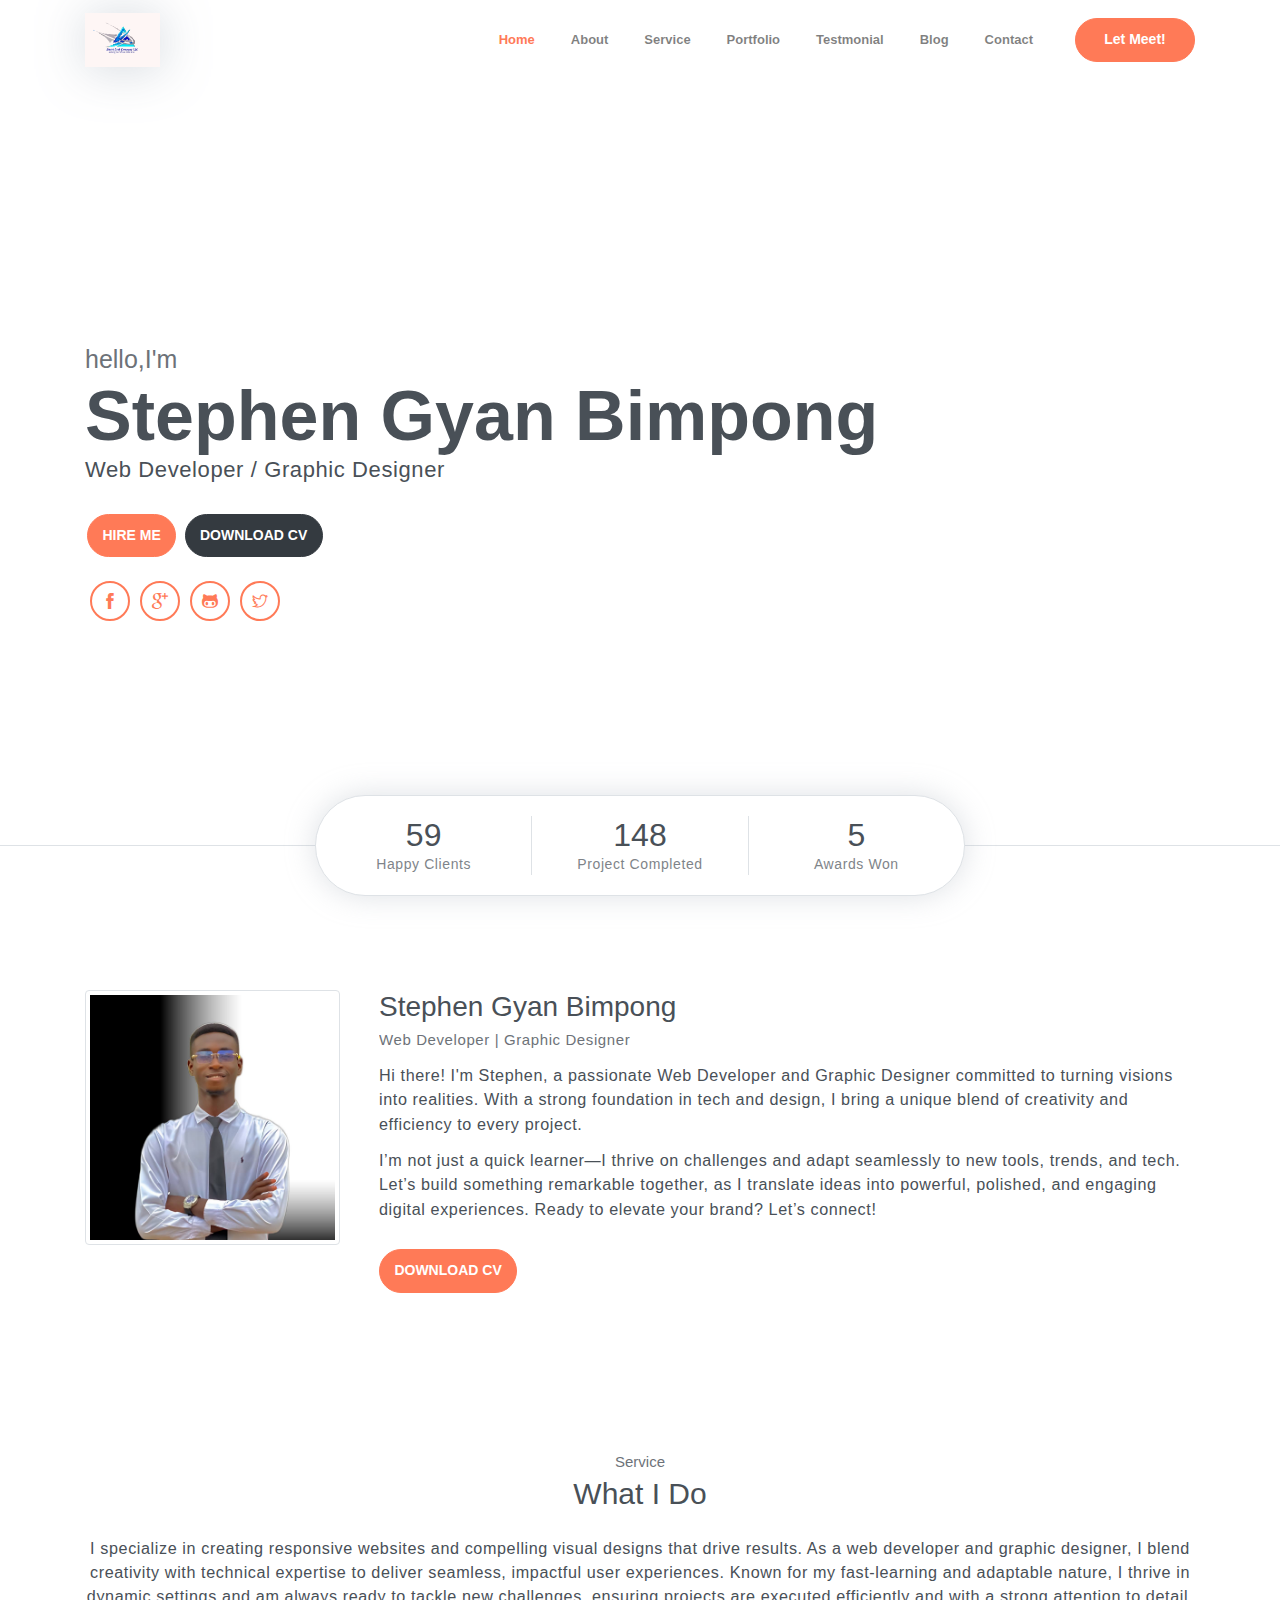
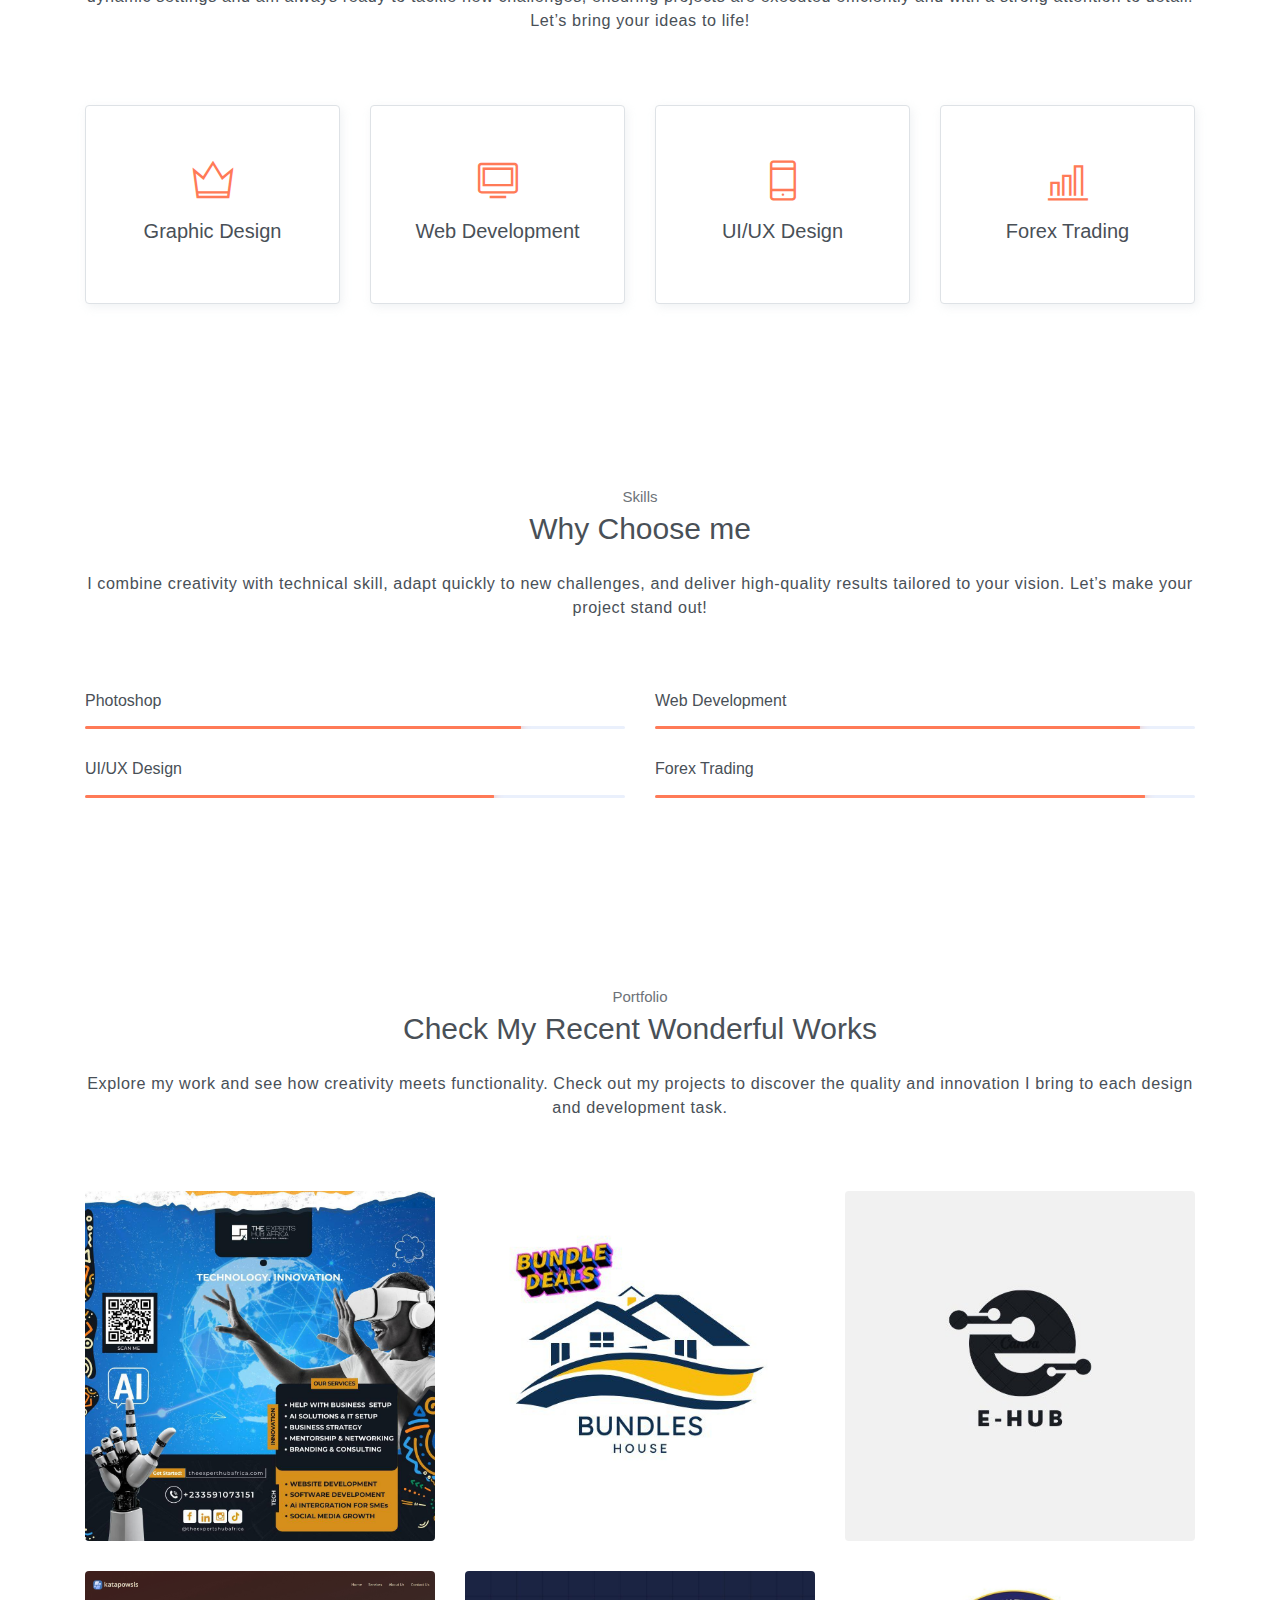
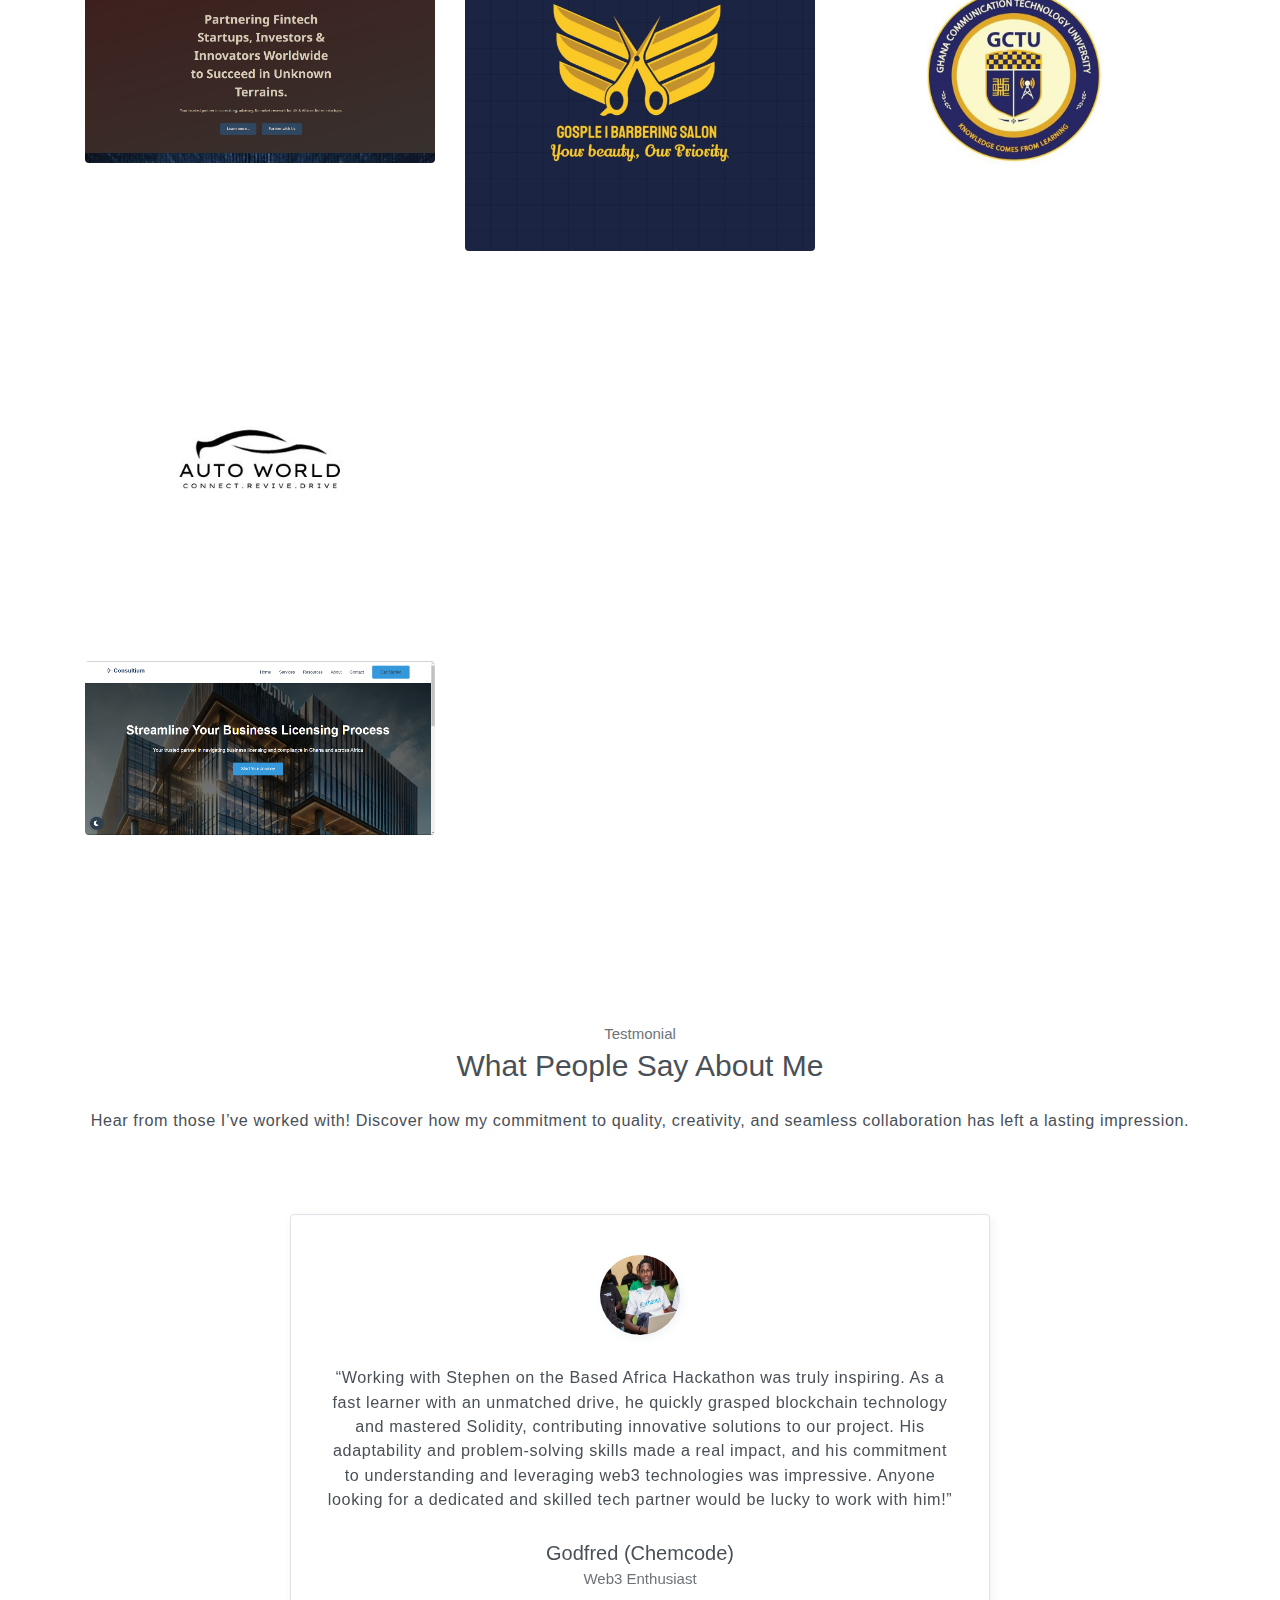
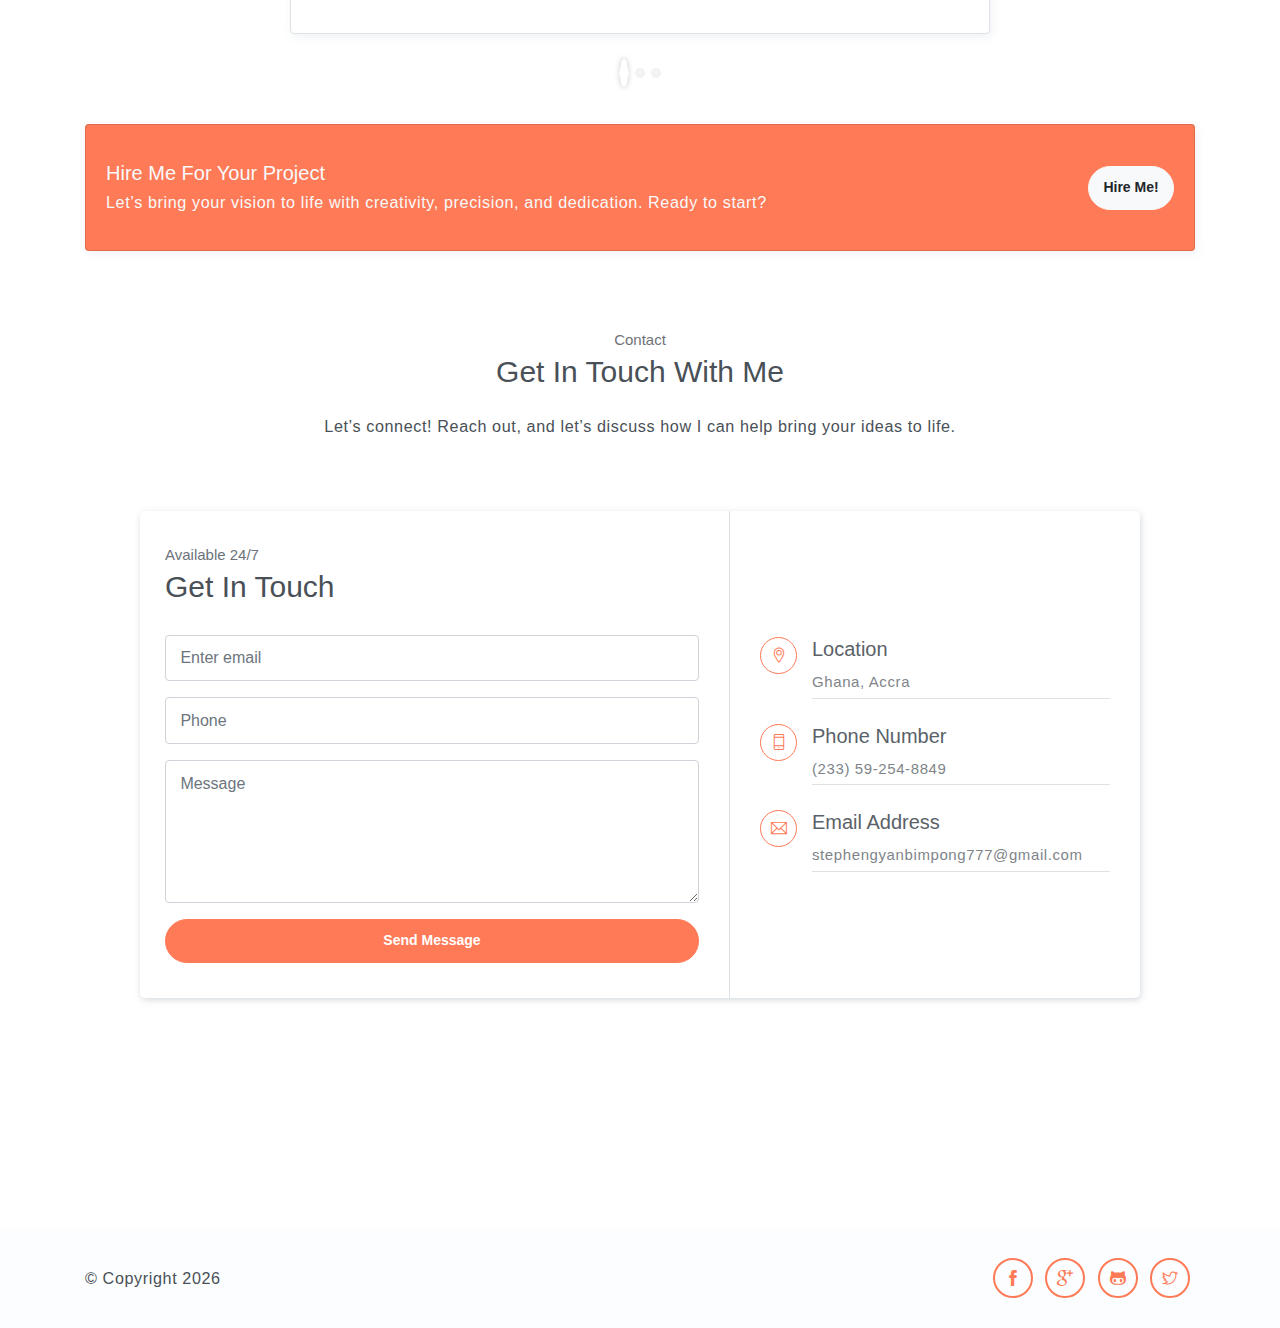
==== index.html @ d0a739f6 "restructure the files and add consultium" ====
<!DOCTYPE html>
<html lang="en">
<head>
	<meta charset="utf-8">
    <meta name="viewport" content="width=device-width, initial-scale=1, shrink-to-fit=no">
    <meta name="description" content="Check out my portfolio for impactful web development and design that brings ideas to life. Let’s create something remarkable!">
    <meta name="author" content="Devcrud">
    <title>Stephen's Portfolio</title>
    <!-- font icons -->
    <link rel="stylesheet" href="assets/vendors/themify-icons/css/themify-icons.css">
    <!-- Bootstrap + Steller main styles -->
	<link rel="stylesheet" href="assets/css/steller.css">
</head>
<body data-spy="scroll" data-target=".navbar" data-offset="40" id="home">

    <!-- Page navigation -->
    <nav class="navbar navbar-expand-lg navbar-light fixed-top" data-spy="affix" data-offset-top="0">
        <div class="container">
            <a class="navbar-brand" href="#"><img src="assets/imgs/logo.svg" alt=""></a>
            <button class="navbar-toggler" type="button" data-toggle="collapse" data-target="#navbarSupportedContent" aria-controls="navbarSupportedContent" aria-expanded="false" aria-label="Toggle navigation">
                <span class="navbar-toggler-icon"></span>
            </button>

            <div class="collapse navbar-collapse" id="navbarSupportedContent">
                <ul class="navbar-nav ml-auto align-items-center">
                    <li class="nav-item">
                        <a class="nav-link" href="#home">Home</a>
                    </li>
                    <li class="nav-item">
                        <a class="nav-link" href="#about">About</a>
                    </li>
                    <li class="nav-item">
                        <a class="nav-link" href="#service">Service</a>
                    </li>                   
                    <li class="nav-item">
                        <a class="nav-link" href="#portfolio">Portfolio</a>
                    </li>
                    <li class="nav-item">
                        <a class="nav-link" href="#testmonial">Testmonial</a>
                    </li>
                    <li class="nav-item">
                        <a class="nav-link" href="#blog">Blog</a>
                    </li>
                    <li class="nav-item">
                        <a class="nav-link" href="#contact">Contact</a>
                    </li>
                    <li class="nav-item">
                        <a class="- btn btn-primary rounded ml-4" href="https://calendly.com/stephengyanbimpong777/30min">Let Meet!</a>
                    </li>
                </ul>
            </div>
        </div>          
    </nav>
    <!-- End of page navibation -->

    <!-- Page Header -->
    <header class="header" id="home">
        <div class="container">
            <div class="infos">
                <h6 class="subtitle">hello,I'm</h6>
                <h6 class="title">Stephen Gyan Bimpong</h6>
                <p>Web Developer / Graphic Designer</p>

                <div class="buttons pt-3">
                    <button class="btn btn-primary rounded" onclick="window.location.href = 'https://form.jotform.com/243177001592553';" >HIRE ME</button>
                    <button class="btn btn-dark rounded" onclick="window.location.href = 'https://www.dropbox.com/scl/fi/myu30l5hokzdktukpydte/STEPHEN-CVV.pdf?rlkey=8grkukfcvhnptzgs9w6j70dwz&st=21aei946&dl=0';">DOWNLOAD CV</button>
                </div>      

                <div class="socials mt-4">
                    <a class="social-item" href="https://www.facebook.com/share/4NerfVoNpdZaXKDs/?mibextid=LQQJ4d"><i class="ti-facebook"></i></a>
                    <a class="social-item" href="https://www.linkedin.com/in/stephen-gyan-bimpong-b1b851284?utm_source=share&utm_campaign=share_via&utm_content=profile&utm_medium=ios_app"><i class="ti-google"></i></a>
                    <a class="social-item" href="https://github.com/SmartLinkco/"><i class="ti-github"></i></a>
                    <a class="social-item" href="https://x.com/_Stephen_Gyan"><i class="ti-twitter"></i></a>
                </div>
            </div>              
            <div class="img-holder">
                <img src="assets/imgs/stevoo.png" alt="">
            </div>      
        </div>  

        <!-- Header-widget -->
        <div class="widget">
            <div class="widget-item">
                <h2>59</h2>
                <p>Happy Clients</p>
            </div>
            <div class="widget-item">
                <h2>148</h2>
                <p>Project Completed</p>
            </div>
            <div class="widget-item">
                <h2>5</h2>
                <p>Awards Won</p>
            </div>
        </div>
    </header>
    <!-- End of Page Header -->
    
    <!-- About section -->
    <section id="about" class="section mt-3">
        <div class="container mt-5">
            <div class="row text-center text-md-left">
                <div class="col-md-3">
                    <img src="assets/imgs/avatar.jpg" alt="" class="img-thumbnail mb-4">
                </div>
                <div class="pl-md-4 col-md-9">
                    <h6 class="title">Stephen Gyan Bimpong</h6>
                    <p class="subtitle">Web Developer | Graphic Designer</p>
                    <p>Hi there! I'm Stephen, a passionate Web Developer and Graphic Designer committed to turning visions into realities. With a strong foundation in tech and design, I bring a unique blend of creativity and efficiency to every project.</p>
                    <p>I’m not just a quick learner—I thrive on challenges and adapt seamlessly to new tools, trends, and tech. Let’s build something remarkable together, as I translate ideas into powerful, polished, and engaging digital experiences. Ready to elevate your brand? Let’s connect! </p>
                    <button class="btn btn-primary rounded mt-3" onclick="window.location.href = 'https://www.dropbox.com/scl/fi/myu30l5hokzdktukpydte/STEPHEN-CVV.pdf?rlkey=8grkukfcvhnptzgs9w6j70dwz&st=21aei946&dl=0';">DOWNLOAD CV</button>                   
                </div>
            </div>
        </div>
    </section>

    <!-- Service section -->
    <section id="service" class="section">
        <div class="container text-center">
            <h6 class="subtitle">Service</h6>
            <h6 class="section-title mb-4">What I Do</h6>
            <p class="mb-5 pb-4">I specialize in creating responsive websites and compelling visual designs that drive results. As a web developer and graphic designer, I blend creativity with technical expertise to deliver seamless, impactful user experiences. Known for my fast-learning and adaptable nature, I thrive in dynamic settings and am always ready to tackle new challenges, ensuring projects are executed efficiently and with a strong attention to detail. Let’s bring your ideas to life!</p>

            <div class="row">
                <div class="col-sm-6 col-md-3 mb-4">
                    <div class="custom-card card border">
                        <div class="card-body">
                            <i class="icon ti-crown"></i>
                            <h5>Graphic Design</h5>
                        </div>
                    </div>
                </div>
                <div class="col-sm-6 col-md-3 mb-4">
                    <div class="custom-card card border">
                        <div class="card-body">
                            <i class="icon ti-desktop"></i>
                            <h5>Web Development</h5>
                        </div>
                    </div>
                </div>
                <div class="col-sm-6 col-md-3 mb-4">
                    <div class="custom-card card border">
                        <div class="card-body">
                            <i class="icon ti-mobile"></i>
                            <h5>UI/UX Design</h5>
                        </div>
                    </div>
                </div>
                <div class="col-sm-6 col-md-3 mb-4">
                    <div class="custom-card card border">
                        <div class="card-body">
                            <i class="icon ti-bar-chart"></i>
                            <h5>Forex Trading</h5>
                        </div>
                    </div>
                </div>
            </div>
        </div>
    </section>
    <!-- End of Sectoin -->

    <!-- Skills section -->
    <section class="section">
        <div class="container text-center">
            <h6 class="subtitle">Skills</h6>
            <h6 class="section-title mb-4">Why Choose me</h6>
            <p class="mb-5 pb-4">I combine creativity with technical skill, adapt quickly to new challenges, and deliver high-quality results tailored to your vision. Let’s make your project stand out!</p>

            <div class="row text-left">
                <div class="col-sm-6">
                    <h6 class="mb-3">Photoshop</h6>
                    <div class="progress">
                        <div class="progress-bar bg-primary" role="progressbar" style="width: 80%;" aria-valuenow="25" aria-valuemin="0" aria-valuemax="100"><span>80%</span></div>
                    </div>
                </div>
                <div class="col-sm-6">
                    <h6 class="mb-3">Web Development</h6>
                    <div class="progress">
                        <div class="progress-bar bg-primary" role="progressbar" style="width: 89%;" aria-valuenow="25" aria-valuemin="0" aria-valuemax="100"><span>89%</span></div>
                    </div>
                </div>
                <div class="col-sm-6">
                    <h6 class="mb-3">UI/UX Design</h6>
                    <div class="progress">
                        <div class="progress-bar bg-primary" role="progressbar" style="width: 75%;" aria-valuenow="25" aria-valuemin="0" aria-valuemax="100"><span>75%</span></div>
                    </div>
                </div>
                <div class="col-sm-6">
                    <h6 class="mb-3">Forex Trading</h6>
                    <div class="progress">
                        <div class="progress-bar bg-primary" role="progressbar" style="width: 90%;" aria-valuenow="25" aria-valuemin="0" aria-valuemax="100"><span>90%</span></div>
                    </div>
                </div>
            </div>  
        </div>
    </section>
    <!-- End of Skills sections -->

    <!-- Portfolio section -->
    <section id="portfolio" class="section">
        <div class="container text-center">
            <h6 class="subtitle">Portfolio</h6>
            <h6 class="section-title mb-4">Check My Recent Wonderful Works</h6>
            <p class="mb-5 pb-4">Explore my work and see how creativity meets functionality. Check out my projects to discover the quality and innovation I bring to each design and development task.</p>

            <div class="row">
                <div class="col-sm-4">
                    <div class="img-wrapper">
                        <img src="assets/imgs/expertshub.jpg" alt="">
                        <div class="overlay">
                            <div class="overlay-infos">
                                <h5>THE EXPERTS HUB AFRICA</h5>
                                <a href="javascript:void(0)"><i class="ti-zoom-in"></i></a>
                                <a href="
                                https://www.theexpertshubafrica.github.io/co"><i class="ti-link"></i></a>
                            </div>  
                        </div>
                    </div>
                    <div class="img-wrapper">
                        <img src="assets/imgs/katapowsis.jpeg" alt="">
                        <div class="overlay">
                            <div class="overlay-infos">
                                <h5>KATAPOWSIS</h5>
                                <a href="javascript:void(0)"><i class="ti-zoom-in"></i></a>
                                <a href="https://www.katapowsis.com"><i class="ti-link"></i></a>
                            </div>                              
                        </div>
                    </div>                  
                </div>
                <div class="col-sm-4">
                    <div class="img-wrapper">
                        <img src="assets/imgs/folio-1.jpg" alt="">
                        <div class="overlay">
                            <div class="overlay-infos">
                                <h5>BUNDLE HOUSE</h5>
                                <a href="javascript:void(0)"><i class="ti-zoom-in"></i></a>
                                <a href="
                                https://smartlinkco.github.io/connect/bundles/masterbundles.html"><i class="ti-link"></i></a>
                            </div>  
                        </div>
                    </div>
                    <div class="img-wrapper">
                        <img src="assets/imgs/folio-2.jpg" alt="">
                        <div class="overlay">
                            <div class="overlay-infos">
                                <h5>GOSPEL 1 HAIR STUDIO</h5>
                                <a href="javascript:void(0)"><i class="ti-zoom-in"></i></a>
                                <a href="https://smartlinkco.github.io/connect/Gospel%201/gospel1barbershop.html"><i class="ti-link"></i></a>
                            </div>                              
                        </div>
                    </div>                  
                </div>
                <div class="col-sm-4">
                    <div class="img-wrapper">
                        <img src="assets/imgs/folio-3.jpg" alt="">
                        <div class="overlay">
                            <div class="overlay-infos">
                                <h5>E-HUB</h5>
                                <a href=""><i class="ti-zoom-in"></i></a>
                                <a href="https://smartlinkco.github.io/connect/e-HUB/e-HUB-Premium.html"><i class="ti-link"></i></a>
                            </div>  
                        </div>
                    </div>
                    <div class="img-wrapper">
                        <img src="assets/imgs/folio-4.jpg" alt="">
                        <div class="overlay">
                            <div class="overlay-infos">
                                <h5>GCTU ARCHIVE</h5>
                                <a href="javascript:void(0)"><i class="ti-zoom-in"></i></a>
                                <a href="https://smartlinkco.github.io/Collaborators/Passco%20Achive/gctuAchives.html"><i class="ti-link"></i></a>
                            </div>                              
                        </div>
                    </div>                  
                </div>
                <div class="col-sm-4">
                    <div class="img-wrapper">
                        <img src="assets/imgs/folio-5.jpg" alt="">
                        <div class="overlay">
                            <div class="overlay-infos">
                                <h5>AutoWorld</h5>
                                <a href="javascript:void(0)"><i class="ti-zoom-in"></i></a>
                                <a href="https://smartlinkco.github.io/connect/AutoWorld/index.html"><i class="ti-link"></i></a>
                            </div>  
                        </div>
                    </div> 
                    <div class="img-wrapper">
                        <img src="assets/imgs/consultium.png" alt="">
                        <div class="overlay">
                            <div class="overlay-infos">
                                <h5>CONSULTIUM</h5>
                                <a href="javascript:void(0)"><i class="ti-zoom-in"></i></a>
                                <a href="https://smartlinkco.github.io/consultium/"><i class="ti-link"></i></a>
                            </div>  
                        </div>
                    </div>            
                </div>
            </div>

        </div>
    </section>
    <!-- End of portfolio section -->

    <!-- Testmonial Section -->
    <section id="testmonial" class="section">
        <div class="container text-center">
            <h6 class="subtitle">Testmonial</h6>
            <h6 class="section-title mb-4">What People Say About Me</h6>
            <p class="mb-5 pb-4">Hear from those I’ve worked with! Discover how my commitment to quality, creativity, and seamless collaboration has left a lasting impression.</p>


            <div id="carouselExampleIndicators" class="carousel slide" data-ride="carousel">
                <ol class="carousel-indicators">
                    <li data-target="#carouselExampleIndicators" data-slide-to="0" class="active"></li>
                    <li data-target="#carouselExampleIndicators" data-slide-to="1"></li>
                    <li data-target="#carouselExampleIndicators" data-slide-to="2"></li>
                </ol>
                <div class="carousel-inner">
                    <div class="carousel-item active">
                        <div class="card testmonial-card border">
                            <div class="card-body">
                                <img src="assets/imgs/chemist.jpg" alt="">
                                <p>“Working with Stephen on the Based Africa Hackathon was truly inspiring. As a fast learner with an unmatched drive, he quickly grasped blockchain technology and mastered Solidity, contributing innovative solutions to our project. His adaptability and problem-solving skills made a real impact, and his commitment to understanding and leveraging web3 technologies was impressive. Anyone looking for a dedicated and skilled tech partner would be lucky to work with him!”</p>
                                <h1 class="title">Godfred (Chemcode)</h1>
                                <h1 class="subtitle">Web3 Enthusiast</h1>
                            </div>
                        </div>
                    </div>
                    <div class="carousel-item">
                        <div class="card testmonial-card border">
                            <div class="card-body">
                                <img src="assets/imgs/gospel.jpg" alt="">
                                <p>“Stephen exceeded my expectations by building our professional website in just 5 days! His attention to detail and high-quality configurations brought my vision to life seamlessly. Not only was the turnaround time impressive, but the site also reflected exactly what I wanted for Gospel 1 Hair Studio. His dedication, skill, and efficiency make him a true asset to any project!”</p>
                                <h1 class="title">Mr.Samuel Bimpong</h1>
                                <h1 class="subtitle">CEO, Gospel 1 Hair Studio</h1>
                            </div>
                        </div>
                    </div>
                    <div class="carousel-item">
                        <div class="card testmonial-card border">
                            <div class="card-body">
                                <img src="assets/imgs/rubies.jpg" alt="">
                                <p>"Stephen has been a reliable and accessible partner throughout our journey at Rubies Cuisine. He developed an automated customer service chatbot for order taking that streamlined our process and improved customer interactions. If you're looking for someone who listens to your needs and delivers high-quality, efficient solutions, Stephen is the one to trust. His professionalism and commitment will truly make a difference for your business!"</p>
                                <h1 class="title">Madam Ruby</h1>
                                <h1 class="subtitle">CEO, Rubies Cuisine</h1>
                            </div>
                        </div>
                    </div>
                </div>
            </div>
        </div>
    </section>
    <!-- End of testmonial section -->

    <!-- Blog Section -->
    <!-- <section id="blog" class="section">
        <div class="container text-center">
            <h6 class="subtitle">My Blogs</h6>
            <h6 class="section-title mb-4">Latest News</h6>
            <p class="mb-5 pb-4">Lorem ipsum dolor sit amet, consectetur adipisicing elit. In alias dignissimos. <br> rerum commodi corrupti, temporibus non quam.</p>

            <div class="row text-left">
                <div class="col-md-4">
                    <div class="card border mb-4">
                        <img src="assets/imgs/blog-1.jpg" alt="" class="card-img-top w-100">
                        <div class="card-body">
                            <h5 class="card-title">Designe for Everyone</h5>
                            <div class="post-details">
                                <a href="javascript:void(0)">Posted By: Admin</a>
                                <a href="javascript:void(0)"><i class="ti-thumb-up"></i> 456</a>
                                <a href="javascript:void(0)"><i class="ti-comment"></i> 123</a>
                            </div>
                            <p>Lorem ipsum dolor sit amet, consectetur adipisicing elit. Ut ad vel dolorum, iusto velit, minima? Voluptas nemo harum impedit nisi.</p>
                            <a href="javascript:void(0)">Read More..</a>
                        </div>
                    </div>
                </div>
                <div class="col-md-4">
                    <div class="card border mb-4">
                        <img src="assets/imgs/blog-2.jpg" alt="" class="card-img-top w-100">
                        <div class="card-body">
                            <h5 class="card-title">Web Layouts</h5>
                            <div class="post-details">
                                <a href="javascript:void(0)">Posted By: Admin</a>
                                <a href="javascript:void(0)"><i class="ti-thumb-up"></i> 456</a>
                                <a href="javascript:void(0)"><i class="ti-comment"></i> 123</a>
                            </div>
                            <p>Lorem ipsum dolor sit amet, consectetur adipisicing elit. Ut ad vel dolorum, iusto velit, minima? Voluptas nemo harum impedit nisi.</p>
                            <a href="javascript:void(0)">Read More..</a>
                        </div>
                    </div>
                </div>
                <div class="col-md-4">
                    <div class="card border mb-4">
                        <img src="assets/imgs/blog-3.jpg" alt="" class="card-img-top w-100">
                        <div class="card-body">
                            <h5 class="card-title">Bootstrap Framework</h5>
                            <div class="post-details">
                                <a href="javascript:void(0)">Posted By: Admin</a>
                                <a href="javascript:void(0)"><i class="ti-thumb-up"></i> 456</a>
                                <a href="javascript:void(0)"><i class="ti-comment"></i> 123</a>
                            </div>
                            <p>Lorem ipsum dolor sit amet, consectetur adipisicing elit. Ut ad vel dolorum, iusto velit, minima? Voluptas nemo harum impedit nisi.</p>
                            <a href="javascript:void(0)">Read More..</a>
                        </div>
                    </div>
                </div>
            </div>
        </div>
    </section> -->

    <!-- Hire me section -->
    <section class="bg-gray p-0 section">
        <div class="container">
            <div class="card bg-primary">
                <div class="card-body text-light">
                    <div class="row align-items-center">
                        <div class="col-sm-9 text-center text-sm-left">
                            <h5 class="mt-3">Hire Me For Your Project</h5>
                            <p class="mb-3">Let’s bring your vision to life with creativity, precision, and dedication. Ready to start? </p>
                        </div>
                        <div class="col-sm-3 text-center text-sm-right">
                            <button class="btn btn-light rounded" onclick="window.location.href = 'https://form.jotform.com/243177001592553';">Hire Me!</button>
                        </div>
                    </div>
                </div> 
            </div>
        </div>
    </section>      
    <!-- End od Hire me section. -->

    <!-- Contact Section -->
    <section id="contact" class="position-relative section">
        <div class="container text-center">
            <h6 class="subtitle">Contact</h6>
            <h6 class="section-title mb-4">Get In Touch With Me</h6>
            <p class="mb-5 pb-4">Let’s connect! Reach out, and let’s discuss how I can help bring your ideas to life.</p>

            <div class="contact text-left">
                <div class="form">
                    <h6 class="subtitle">Available 24/7</h6>
                    <h6 class="section-title mb-4">Get In Touch</h6>
                    <form>
                        <div class="form-group">
                            <input type="email" class="form-control" id="exampleInputEmail1" aria-describedby="emailHelp" placeholder="Enter email" required>
                        </div>
                        <div class="form-group">
                            <input type="password" class="form-control" id="exampleInputPassword1" placeholder="Phone" required>
                        </div>
                        <div class="form-group">
                            <textarea name="contact-message" id="" cols="30" rows="5" class="form-control" placeholder="Message"></textarea>
                        </div>
                        <button type="submit" class="btn btn-primary btn-block rounded w-lg">Send Message</button>
                    </form>
                </div>
                <div class="contact-infos">
                    <div class="item">
                        <i class="ti-location-pin"></i>
                        <div class="">
                            <h5>Location</h5>
                            <p> Ghana, Accra</p>
                        </div>                          
                    </div>
                    <div class="item">
                        <i class="ti-mobile"></i>
                        <div>
                            <h5>Phone Number</h5>
                            <p>(233) 59-254-8849</p>
                        </div>                          
                    </div>
                    <div class="item">
                        <i class="ti-email"></i>
                        <div class="mb-0">
                            <h5>Email Address</h5>
                            <p>stephengyanbimpong777@gmail.com</p>
                        </div>
                    </div>
                </div>                  
            </div>
        </div>  
        <div id="map">
            <iframe src="https://snazzymaps.com/embed/61257"></iframe>
        </div>      
    </section>
    <!-- End of Contact Section -->

    <!-- Page Footer -->
    <footer class="page-footer">
        <div class="container">
            <div class="row align-items-center">
                <div class="col-sm-6">
                    <p>&copy; Copyright <script>document.write(new Date().getFullYear())</script> </p>
                </div>
                <div class="col-sm-6">
                    <div class="socials">
                        <a class="social-item" href="https://www.facebook.com/share/4NerfVoNpdZaXKDs/?mibextid=LQQJ4d"><i class="ti-facebook"></i></a>
                        <a class="social-item" href="https://www.linkedin.com/in/stephen-gyan-bimpong-b1b851284?utm_source=share&utm_campaign=share_via&utm_content=profile&utm_medium=ios_app"><i class="ti-google"></i></a>
                        <a class="social-item" href="https://github.com/SmartLinkco/"><i class="ti-github"></i></a>
                        <a class="social-item" href="https://x.com/_Stephen_Gyan"><i class="ti-twitter"></i></a>
                    </div>
                </div>
            </div>
        </div>
    </footer> 
    <!-- End of page footer -->
	
	<!-- core  -->
    <script src="assets/vendors/jquery/jquery-3.4.1.js"></script>
    <script src="assets/vendors/bootstrap/bootstrap.bundle.js"></script>
    <!-- bootstrap 3 affix -->
	<script src="assets/vendors/bootstrap/bootstrap.affix.js"></script>

    <!-- steller js -->
    <script src="assets/js/steller.js"></script>

</body>
</html>
---- assets/vendors/themify-icons/css/themify-icons.css ----
@font-face {
	font-family: 'themify';
	src:url("../fonts/themify.eot?-fvbane");
	src:url("../fonts/themify.eot?#iefix-fvbane") format("embedded-opentype"),
		url("../fonts/themify.woff?-fvbane") format("woff"),
		url("../fonts/themify.ttf?-fvbane") format("truetype"),
		url("../fonts/themify.svg?-fvbane#themify") format("svg");
	font-weight: normal;
	font-style: normal;
}

[class^="ti-"], [class*=" ti-"] {
	font-family: 'themify';
	speak: none;
	font-style: normal;
	font-weight: normal;
	font-variant: normal;
	text-transform: none;
	line-height: 1;

	/* Better Font Rendering =========== */
	-webkit-font-smoothing: antialiased;
	-moz-osx-font-smoothing: grayscale;
}

.ti-wand:before {
	content: "\e600";
}
.ti-volume:before {
	content: "\e601";
}
.ti-user:before {
	content: "\e602";
}
.ti-unlock:before {
	content: "\e603";
}
.ti-unlink:before {
	content: "\e604";
}
.ti-trash:before {
	content: "\e605";
}
.ti-thought:before {
	content: "\e606";
}
.ti-target:before {
	content: "\e607";
}
.ti-tag:before {
	content: "\e608";
}
.ti-tablet:before {
	content: "\e609";
}
.ti-star:before {
	content: "\e60a";
}
.ti-spray:before {
	content: "\e60b";
}
.ti-signal:before {
	content: "\e60c";
}
.ti-shopping-cart:before {
	content: "\e60d";
}
.ti-shopping-cart-full:before {
	content: "\e60e";
}
.ti-settings:before {
	content: "\e60f";
}
.ti-search:before {
	content: "\e610";
}
.ti-zoom-in:before {
	content: "\e611";
}
.ti-zoom-out:before {
	content: "\e612";
}
.ti-cut:before {
	content: "\e613";
}
.ti-ruler:before {
	content: "\e614";
}
.ti-ruler-pencil:before {
	content: "\e615";
}
.ti-ruler-alt:before {
	content: "\e616";
}
.ti-bookmark:before {
	content: "\e617";
}
.ti-bookmark-alt:before {
	content: "\e618";
}
.ti-reload:before {
	content: "\e619";
}
.ti-plus:before {
	content: "\e61a";
}
.ti-pin:before {
	content: "\e61b";
}
.ti-pencil:before {
	content: "\e61c";
}
.ti-pencil-alt:before {
	content: "\e61d";
}
.ti-paint-roller:before {
	content: "\e61e";
}
.ti-paint-bucket:before {
	content: "\e61f";
}
.ti-na:before {
	content: "\e620";
}
.ti-mobile:before {
	content: "\e621";
}
.ti-minus:before {
	content: "\e622";
}
.ti-medall:before {
	content: "\e623";
}
.ti-medall-alt:before {
	content: "\e624";
}
.ti-marker:before {
	content: "\e625";
}
.ti-marker-alt:before {
	content: "\e626";
}
.ti-arrow-up:before {
	content: "\e627";
}
.ti-arrow-right:before {
	content: "\e628";
}
.ti-arrow-left:before {
	content: "\e629";
}
.ti-arrow-down:before {
	content: "\e62a";
}
.ti-lock:before {
	content: "\e62b";
}
.ti-location-arrow:before {
	content: "\e62c";
}
.ti-link:before {
	content: "\e62d";
}
.ti-layout:before {
	content: "\e62e";
}
.ti-layers:before {
	content: "\e62f";
}
.ti-layers-alt:before {
	content: "\e630";
}
.ti-key:before {
	content: "\e631";
}
.ti-import:before {
	content: "\e632";
}
.ti-image:before {
	content: "\e633";
}
.ti-heart:before {
	content: "\e634";
}
.ti-heart-broken:before {
	content: "\e635";
}
.ti-hand-stop:before {
	content: "\e636";
}
.ti-hand-open:before {
	content: "\e637";
}
.ti-hand-drag:before {
	content: "\e638";
}
.ti-folder:before {
	content: "\e639";
}
.ti-flag:before {
	content: "\e63a";
}
.ti-flag-alt:before {
	content: "\e63b";
}
.ti-flag-alt-2:before {
	content: "\e63c";
}
.ti-eye:before {
	content: "\e63d";
}
.ti-export:before {
	content: "\e63e";
}
.ti-exchange-vertical:before {
	content: "\e63f";
}
.ti-desktop:before {
	content: "\e640";
}
.ti-cup:before {
	content: "\e641";
}
.ti-crown:before {
	content: "\e642";
}
.ti-comments:before {
	content: "\e643";
}
.ti-comment:before {
	content: "\e644";
}
.ti-comment-alt:before {
	content: "\e645";
}
.ti-close:before {
	content: "\e646";
}
.ti-clip:before {
	content: "\e647";
}
.ti-angle-up:before {
	content: "\e648";
}
.ti-angle-right:before {
	content: "\e649";
}
.ti-angle-left:before {
	content: "\e64a";
}
.ti-angle-down:before {
	content: "\e64b";
}
.ti-check:before {
	content: "\e64c";
}
.ti-check-box:before {
	content: "\e64d";
}
.ti-camera:before {
	content: "\e64e";
}
.ti-announcement:before {
	content: "\e64f";
}
.ti-brush:before {
	content: "\e650";
}
.ti-briefcase:before {
	content: "\e651";
}
.ti-bolt:before {
	content: "\e652";
}
.ti-bolt-alt:before {
	content: "\e653";
}
.ti-blackboard:before {
	content: "\e654";
}
.ti-bag:before {
	content: "\e655";
}
.ti-move:before {
	content: "\e656";
}
.ti-arrows-vertical:before {
	content: "\e657";
}
.ti-arrows-horizontal:before {
	content: "\e658";
}
.ti-fullscreen:before {
	content: "\e659";
}
.ti-arrow-top-right:before {
	content: "\e65a";
}
.ti-arrow-top-left:before {
	content: "\e65b";
}
.ti-arrow-circle-up:before {
	content: "\e65c";
}
.ti-arrow-circle-right:before {
	content: "\e65d";
}
.ti-arrow-circle-left:before {
	content: "\e65e";
}
.ti-arrow-circle-down:before {
	content: "\e65f";
}
.ti-angle-double-up:before {
	content: "\e660";
}
.ti-angle-double-right:before {
	content: "\e661";
}
.ti-angle-double-left:before {
	content: "\e662";
}
.ti-angle-double-down:before {
	content: "\e663";
}
.ti-zip:before {
	content: "\e664";
}
.ti-world:before {
	content: "\e665";
}
.ti-wheelchair:before {
	content: "\e666";
}
.ti-view-list:before {
	content: "\e667";
}
.ti-view-list-alt:before {
	content: "\e668";
}
.ti-view-grid:before {
	content: "\e669";
}
.ti-uppercase:before {
	content: "\e66a";
}
.ti-upload:before {
	content: "\e66b";
}
.ti-underline:before {
	content: "\e66c";
}
.ti-truck:before {
	content: "\e66d";
}
.ti-timer:before {
	content: "\e66e";
}
.ti-ticket:before {
	content: "\e66f";
}
.ti-thumb-up:before {
	content: "\e670";
}
.ti-thumb-down:before {
	content: "\e671";
}
.ti-text:before {
	content: "\e672";
}
.ti-stats-up:before {
	content: "\e673";
}
.ti-stats-down:before {
	content: "\e674";
}
.ti-split-v:before {
	content: "\e675";
}
.ti-split-h:before {
	content: "\e676";
}
.ti-smallcap:before {
	content: "\e677";
}
.ti-shine:before {
	content: "\e678";
}
.ti-shift-right:before {
	content: "\e679";
}
.ti-shift-left:before {
	content: "\e67a";
}
.ti-shield:before {
	content: "\e67b";
}
.ti-notepad:before {
	content: "\e67c";
}
.ti-server:before {
	content: "\e67d";
}
.ti-quote-right:before {
	content: "\e67e";
}
.ti-quote-left:before {
	content: "\e67f";
}
.ti-pulse:before {
	content: "\e680";
}
.ti-printer:before {
	content: "\e681";
}
.ti-power-off:before {
	content: "\e682";
}
.ti-plug:before {
	content: "\e683";
}
.ti-pie-chart:before {
	content: "\e684";
}
.ti-paragraph:before {
	content: "\e685";
}
.ti-panel:before {
	content: "\e686";
}
.ti-package:before {
	content: "\e687";
}
.ti-music:before {
	content: "\e688";
}
.ti-music-alt:before {
	content: "\e689";
}
.ti-mouse:before {
	content: "\e68a";
}
.ti-mouse-alt:before {
	content: "\e68b";
}
.ti-money:before {
	content: "\e68c";
}
.ti-microphone:before {
	content: "\e68d";
}
.ti-menu:before {
	content: "\e68e";
}
.ti-menu-alt:before {
	content: "\e68f";
}
.ti-map:before {
	content: "\e690";
}
.ti-map-alt:before {
	content: "\e691";
}
.ti-loop:before {
	content: "\e692";
}
.ti-location-pin:before {
	content: "\e693";
}
.ti-list:before {
	content: "\e694";
}
.ti-light-bulb:before {
	content: "\e695";
}
.ti-Italic:before {
	content: "\e696";
}
.ti-info:before {
	content: "\e697";
}
.ti-infinite:before {
	content: "\e698";
}
.ti-id-badge:before {
	content: "\e699";
}
.ti-hummer:before {
	content: "\e69a";
}
.ti-home:before {
	content: "\e69b";
}
.ti-help:before {
	content: "\e69c";
}
.ti-headphone:before {
	content: "\e69d";
}
.ti-harddrives:before {
	content: "\e69e";
}
.ti-harddrive:before {
	content: "\e69f";
}
.ti-gift:before {
	content: "\e6a0";
}
.ti-game:before {
	content: "\e6a1";
}
.ti-filter:before {
	content: "\e6a2";
}
.ti-files:before {
	content: "\e6a3";
}
.ti-file:before {
	content: "\e6a4";
}
.ti-eraser:before {
	content: "\e6a5";
}
.ti-envelope:before {
	content: "\e6a6";
}
.ti-download:before {
	content: "\e6a7";
}
.ti-direction:before {
	content: "\e6a8";
}
.ti-direction-alt:before {
	content: "\e6a9";
}
.ti-dashboard:before {
	content: "\e6aa";
}
.ti-control-stop:before {
	content: "\e6ab";
}
.ti-control-shuffle:before {
	content: "\e6ac";
}
.ti-control-play:before {
	content: "\e6ad";
}
.ti-control-pause:before {
	content: "\e6ae";
}
.ti-control-forward:before {
	content: "\e6af";
}
.ti-control-backward:before {
	content: "\e6b0";
}
.ti-cloud:before {
	content: "\e6b1";
}
.ti-cloud-up:before {
	content: "\e6b2";
}
.ti-cloud-down:before {
	content: "\e6b3";
}
.ti-clipboard:before {
	content: "\e6b4";
}
.ti-car:before {
	content: "\e6b5";
}
.ti-calendar:before {
	content: "\e6b6";
}
.ti-book:before {
	content: "\e6b7";
}
.ti-bell:before {
	content: "\e6b8";
}
.ti-basketball:before {
	content: "\e6b9";
}
.ti-bar-chart:before {
	content: "\e6ba";
}
.ti-bar-chart-alt:before {
	content: "\e6bb";
}
.ti-back-right:before {
	content: "\e6bc";
}
.ti-back-left:before {
	content: "\e6bd";
}
.ti-arrows-corner:before {
	content: "\e6be";
}
.ti-archive:before {
	content: "\e6bf";
}
.ti-anchor:before {
	content: "\e6c0";
}
.ti-align-right:before {
	content: "\e6c1";
}
.ti-align-left:before {
	content: "\e6c2";
}
.ti-align-justify:before {
	content: "\e6c3";
}
.ti-align-center:before {
	content: "\e6c4";
}
.ti-alert:before {
	content: "\e6c5";
}
.ti-alarm-clock:before {
	content: "\e6c6";
}
.ti-agenda:before {
	content: "\e6c7";
}
.ti-write:before {
	content: "\e6c8";
}
.ti-window:before {
	content: "\e6c9";
}
.ti-widgetized:before {
	content: "\e6ca";
}
.ti-widget:before {
	content: "\e6cb";
}
.ti-widget-alt:before {
	content: "\e6cc";
}
.ti-wallet:before {
	content: "\e6cd";
}
.ti-video-clapper:before {
	content: "\e6ce";
}
.ti-video-camera:before {
	content: "\e6cf";
}
.ti-vector:before {
	content: "\e6d0";
}
.ti-themify-logo:before {
	content: "\e6d1";
}
.ti-themify-favicon:before {
	content: "\e6d2";
}
.ti-themify-favicon-alt:before {
	content: "\e6d3";
}
.ti-support:before {
	content: "\e6d4";
}
.ti-stamp:before {
	content: "\e6d5";
}
.ti-split-v-alt:before {
	content: "\e6d6";
}
.ti-slice:before {
	content: "\e6d7";
}
.ti-shortcode:before {
	content: "\e6d8";
}
.ti-shift-right-alt:before {
	content: "\e6d9";
}
.ti-shift-left-alt:before {
	content: "\e6da";
}
.ti-ruler-alt-2:before {
	content: "\e6db";
}
.ti-receipt:before {
	content: "\e6dc";
}
.ti-pin2:before {
	content: "\e6dd";
}
.ti-pin-alt:before {
	content: "\e6de";
}
.ti-pencil-alt2:before {
	content: "\e6df";
}
.ti-palette:before {
	content: "\e6e0";
}
.ti-more:before {
	content: "\e6e1";
}
.ti-more-alt:before {
	content: "\e6e2";
}
.ti-microphone-alt:before {
	content: "\e6e3";
}
.ti-magnet:before {
	content: "\e6e4";
}
.ti-line-double:before {
	content: "\e6e5";
}
.ti-line-dotted:before {
	content: "\e6e6";
}
.ti-line-dashed:before {
	content: "\e6e7";
}
.ti-layout-width-full:before {
	content: "\e6e8";
}
.ti-layout-width-default:before {
	content: "\e6e9";
}
.ti-layout-width-default-alt:before {
	content: "\e6ea";
}
.ti-layout-tab:before {
	content: "\e6eb";
}
.ti-layout-tab-window:before {
	content: "\e6ec";
}
.ti-layout-tab-v:before {
	content: "\e6ed";
}
.ti-layout-tab-min:before {
	content: "\e6ee";
}
.ti-layout-slider:before {
	content: "\e6ef";
}
.ti-layout-slider-alt:before {
	content: "\e6f0";
}
.ti-layout-sidebar-right:before {
	content: "\e6f1";
}
.ti-layout-sidebar-none:before {
	content: "\e6f2";
}
.ti-layout-sidebar-left:before {
	content: "\e6f3";
}
.ti-layout-placeholder:before {
	content: "\e6f4";
}
.ti-layout-menu:before {
	content: "\e6f5";
}
.ti-layout-menu-v:before {
	content: "\e6f6";
}
.ti-layout-menu-separated:before {
	content: "\e6f7";
}
.ti-layout-menu-full:before {
	content: "\e6f8";
}
.ti-layout-media-right-alt:before {
	content: "\e6f9";
}
.ti-layout-media-right:before {
	content: "\e6fa";
}
.ti-layout-media-overlay:before {
	content: "\e6fb";
}
.ti-layout-media-overlay-alt:before {
	content: "\e6fc";
}
.ti-layout-media-overlay-alt-2:before {
	content: "\e6fd";
}
.ti-layout-media-left-alt:before {
	content: "\e6fe";
}
.ti-layout-media-left:before {
	content: "\e6ff";
}
.ti-layout-media-center-alt:before {
	content: "\e700";
}
.ti-layout-media-center:before {
	content: "\e701";
}
.ti-layout-list-thumb:before {
	content: "\e702";
}
.ti-layout-list-thumb-alt:before {
	content: "\e703";
}
.ti-layout-list-post:before {
	content: "\e704";
}
.ti-layout-list-large-image:before {
	content: "\e705";
}
.ti-layout-line-solid:before {
	content: "\e706";
}
.ti-layout-grid4:before {
	content: "\e707";
}
.ti-layout-grid3:before {
	content: "\e708";
}
.ti-layout-grid2:before {
	content: "\e709";
}
.ti-layout-grid2-thumb:before {
	content: "\e70a";
}
.ti-layout-cta-right:before {
	content: "\e70b";
}
.ti-layout-cta-left:before {
	content: "\e70c";
}
.ti-layout-cta-center:before {
	content: "\e70d";
}
.ti-layout-cta-btn-right:before {
	content: "\e70e";
}
.ti-layout-cta-btn-left:before {
	content: "\e70f";
}
.ti-layout-column4:before {
	content: "\e710";
}
.ti-layout-column3:before {
	content: "\e711";
}
.ti-layout-column2:before {
	content: "\e712";
}
.ti-layout-accordion-separated:before {
	content: "\e713";
}
.ti-layout-accordion-merged:before {
	content: "\e714";
}
.ti-layout-accordion-list:before {
	content: "\e715";
}
.ti-ink-pen:before {
	content: "\e716";
}
.ti-info-alt:before {
	content: "\e717";
}
.ti-help-alt:before {
	content: "\e718";
}
.ti-headphone-alt:before {
	content: "\e719";
}
.ti-hand-point-up:before {
	content: "\e71a";
}
.ti-hand-point-right:before {
	content: "\e71b";
}
.ti-hand-point-left:before {
	content: "\e71c";
}
.ti-hand-point-down:before {
	content: "\e71d";
}
.ti-gallery:before {
	content: "\e71e";
}
.ti-face-smile:before {
	content: "\e71f";
}
.ti-face-sad:before {
	content: "\e720";
}
.ti-credit-card:before {
	content: "\e721";
}
.ti-control-skip-forward:before {
	content: "\e722";
}
.ti-control-skip-backward:before {
	content: "\e723";
}
.ti-control-record:before {
	content: "\e724";
}
.ti-control-eject:before {
	content: "\e725";
}
.ti-comments-smiley:before {
	content: "\e726";
}
.ti-brush-alt:before {
	content: "\e727";
}
.ti-youtube:before {
	content: "\e728";
}
.ti-vimeo:before {
	content: "\e729";
}
.ti-twitter:before {
	content: "\e72a";
}
.ti-time:before {
	content: "\e72b";
}
.ti-tumblr:before {
	content: "\e72c";
}
.ti-skype:before {
	content: "\e72d";
}
.ti-share:before {
	content: "\e72e";
}
.ti-share-alt:before {
	content: "\e72f";
}
.ti-rocket:before {
	content: "\e730";
}
.ti-pinterest:before {
	content: "\e731";
}
.ti-new-window:before {
	content: "\e732";
}
.ti-microsoft:before {
	content: "\e733";
}
.ti-list-ol:before {
	content: "\e734";
}
.ti-linkedin:before {
	content: "\e735";
}
.ti-layout-sidebar-2:before {
	content: "\e736";
}
.ti-layout-grid4-alt:before {
	content: "\e737";
}
.ti-layout-grid3-alt:before {
	content: "\e738";
}
.ti-layout-grid2-alt:before {
	content: "\e739";
}
.ti-layout-column4-alt:before {
	content: "\e73a";
}
.ti-layout-column3-alt:before {
	content: "\e73b";
}
.ti-layout-column2-alt:before {
	content: "\e73c";
}
.ti-instagram:before {
	content: "\e73d";
}
.ti-google:before {
	content: "\e73e";
}
.ti-github:before {
	content: "\e73f";
}
.ti-flickr:before {
	content: "\e740";
}
.ti-facebook:before {
	content: "\e741";
}
.ti-dropbox:before {
	content: "\e742";
}
.ti-dribbble:before {
	content: "\e743";
}
.ti-apple:before {
	content: "\e744";
}
.ti-android:before {
	content: "\e745";
}
.ti-save:before {
	content: "\e746";
}
.ti-save-alt:before {
	content: "\e747";
}
.ti-yahoo:before {
	content: "\e748";
}
.ti-wordpress:before {
	content: "\e749";
}
.ti-vimeo-alt:before {
	content: "\e74a";
}
.ti-twitter-alt:before {
	content: "\e74b";
}
.ti-tumblr-alt:before {
	content: "\e74c";
}
.ti-trello:before {
	content: "\e74d";
}
.ti-stack-overflow:before {
	content: "\e74e";
}
.ti-soundcloud:before {
	content: "\e74f";
}
.ti-sharethis:before {
	content: "\e750";
}
.ti-sharethis-alt:before {
	content: "\e751";
}
.ti-reddit:before {
	content: "\e752";
}
.ti-pinterest-alt:before {
	content: "\e753";
}
.ti-microsoft-alt:before {
	content: "\e754";
}
.ti-linux:before {
	content: "\e755";
}
.ti-jsfiddle:before {
	content: "\e756";
}
.ti-joomla:before {
	content: "\e757";
}
.ti-html5:before {
	content: "\e758";
}
.ti-flickr-alt:before {
	content: "\e759";
}
.ti-email:before {
	content: "\e75a";
}
.ti-drupal:before {
	content: "\e75b";
}
.ti-dropbox-alt:before {
	content: "\e75c";
}
.ti-css3:before {
	content: "\e75d";
}
.ti-rss:before {
	content: "\e75e";
}
.ti-rss-alt:before {
	content: "\e75f";
}
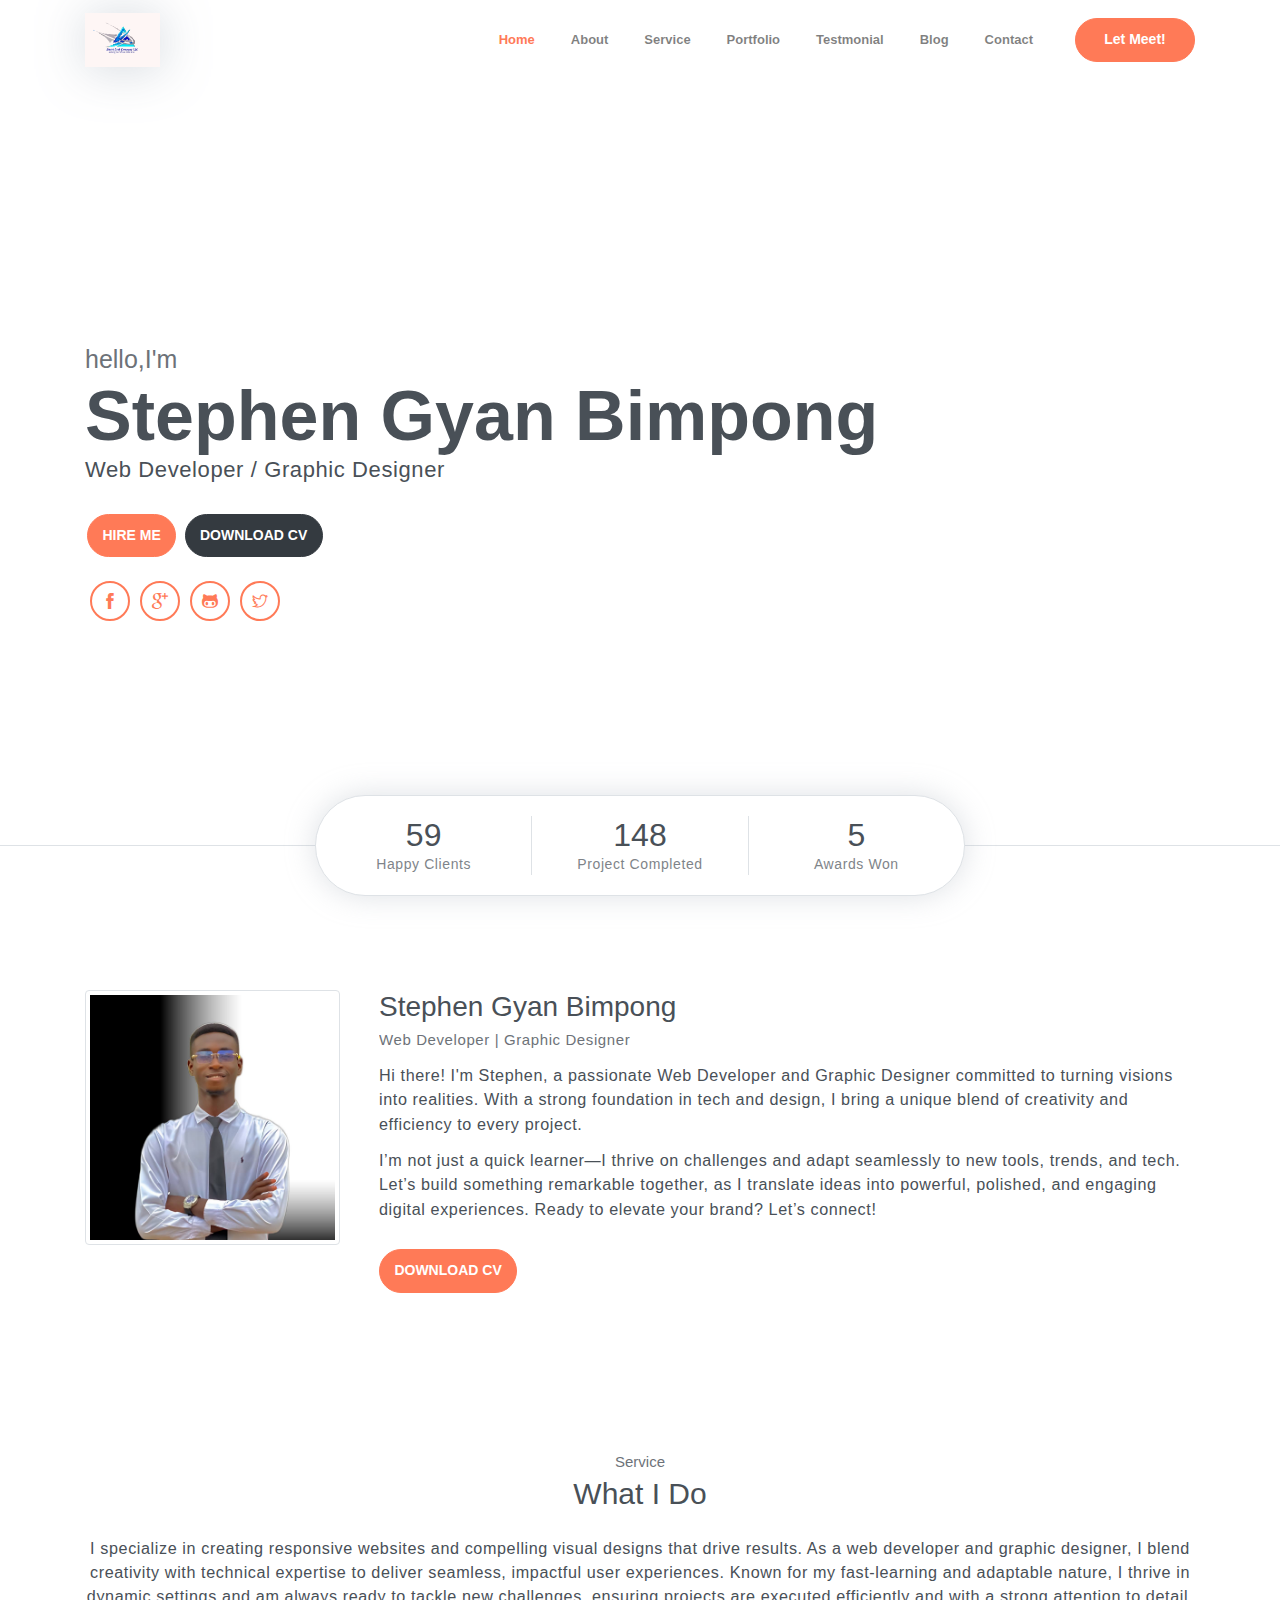
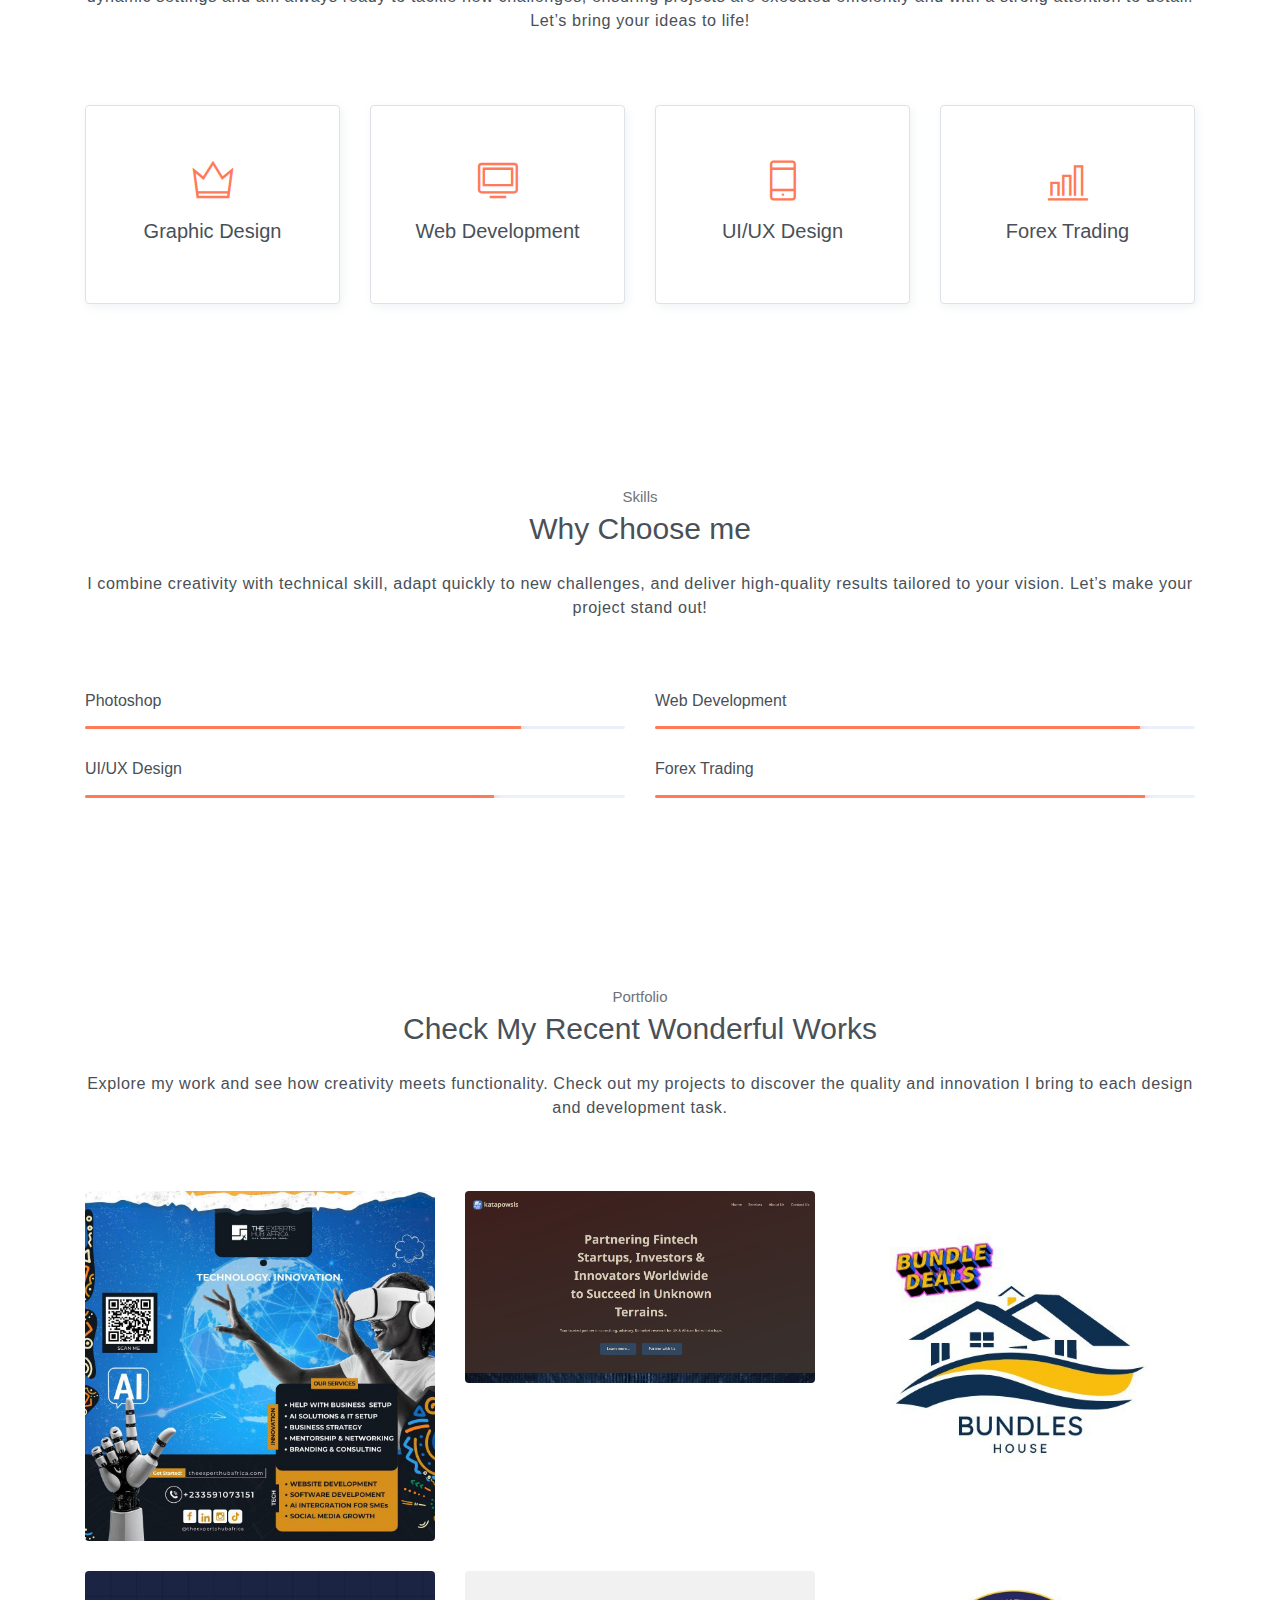
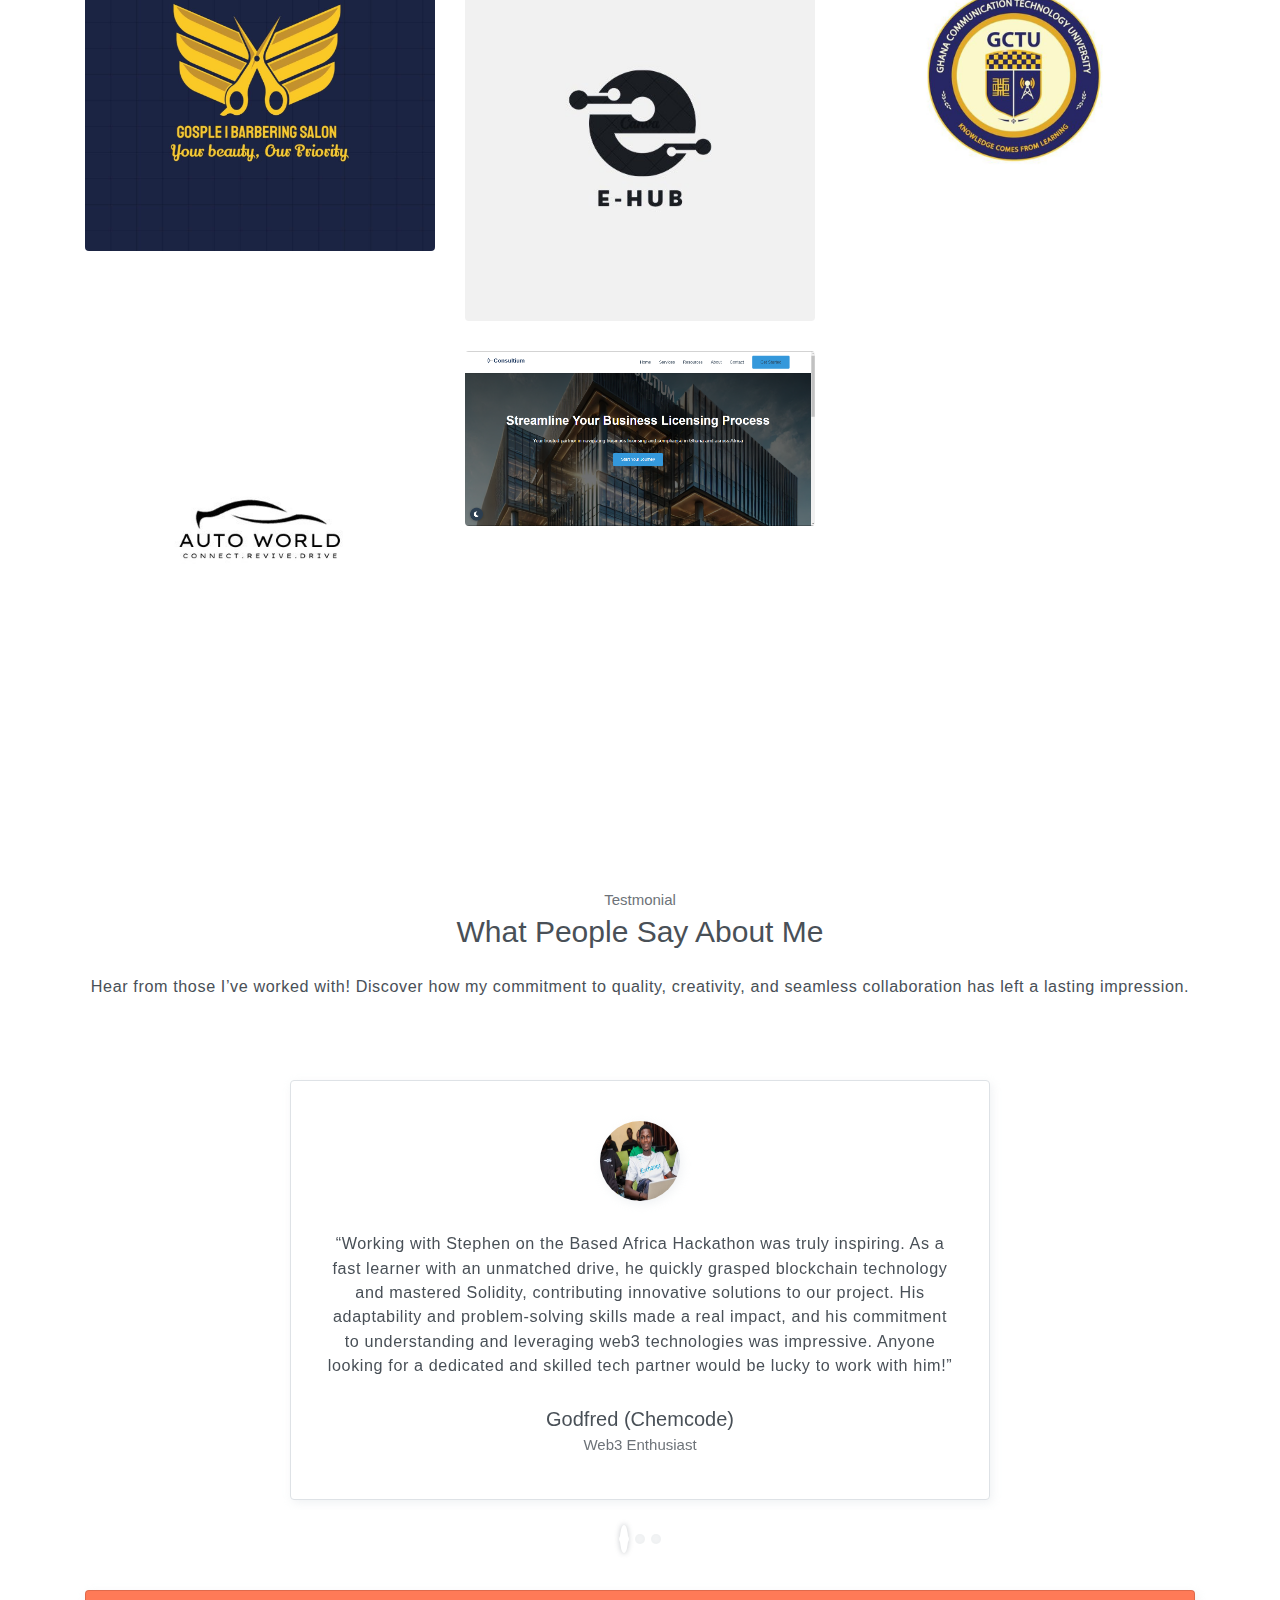
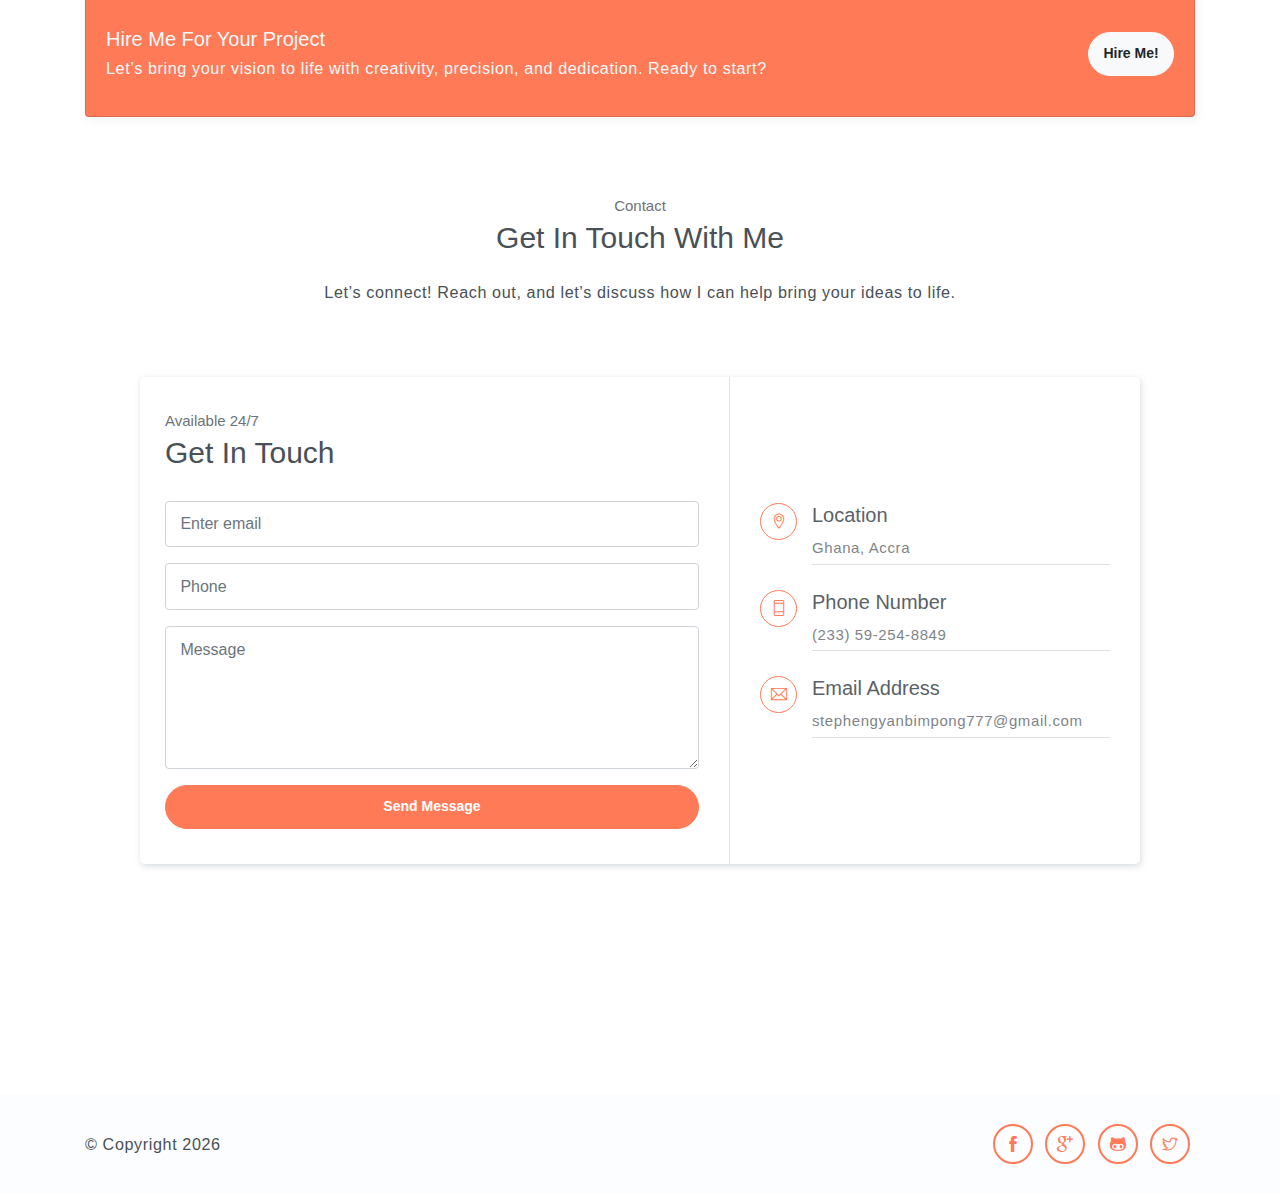
==== commit cf98af5b: "structure projects" ====
--- a/index.html
+++ b/index.html
@@ -216,6 +216,8 @@
                             </div>  
                         </div>
                     </div>
+                </div>
+                <div class="col-sm-4">    
                     <div class="img-wrapper">
                         <img src="assets/imgs/katapowsis.jpeg" alt="">
                         <div class="overlay">
@@ -239,6 +241,8 @@
                             </div>  
                         </div>
                     </div>
+                </div>
+                <div class="col-sm-4">    
                     <div class="img-wrapper">
                         <img src="assets/imgs/folio-2.jpg" alt="">
                         <div class="overlay">
@@ -261,6 +265,8 @@
                             </div>  
                         </div>
                     </div>
+                </div>
+                <div class="col-sm-4">    
                     <div class="img-wrapper">
                         <img src="assets/imgs/folio-4.jpg" alt="">
                         <div class="overlay">
@@ -282,7 +288,9 @@
                                 <a href="https://smartlinkco.github.io/connect/AutoWorld/index.html"><i class="ti-link"></i></a>
                             </div>  
                         </div>
-                    </div> 
+                    </div>             
+                </div>
+                <div class="col-sm-4">
                     <div class="img-wrapper">
                         <img src="assets/imgs/consultium.png" alt="">
                         <div class="overlay">
@@ -292,7 +300,7 @@
                                 <a href="https://smartlinkco.github.io/consultium/"><i class="ti-link"></i></a>
                             </div>  
                         </div>
-                    </div>            
+                    </div>             
                 </div>
             </div>
 
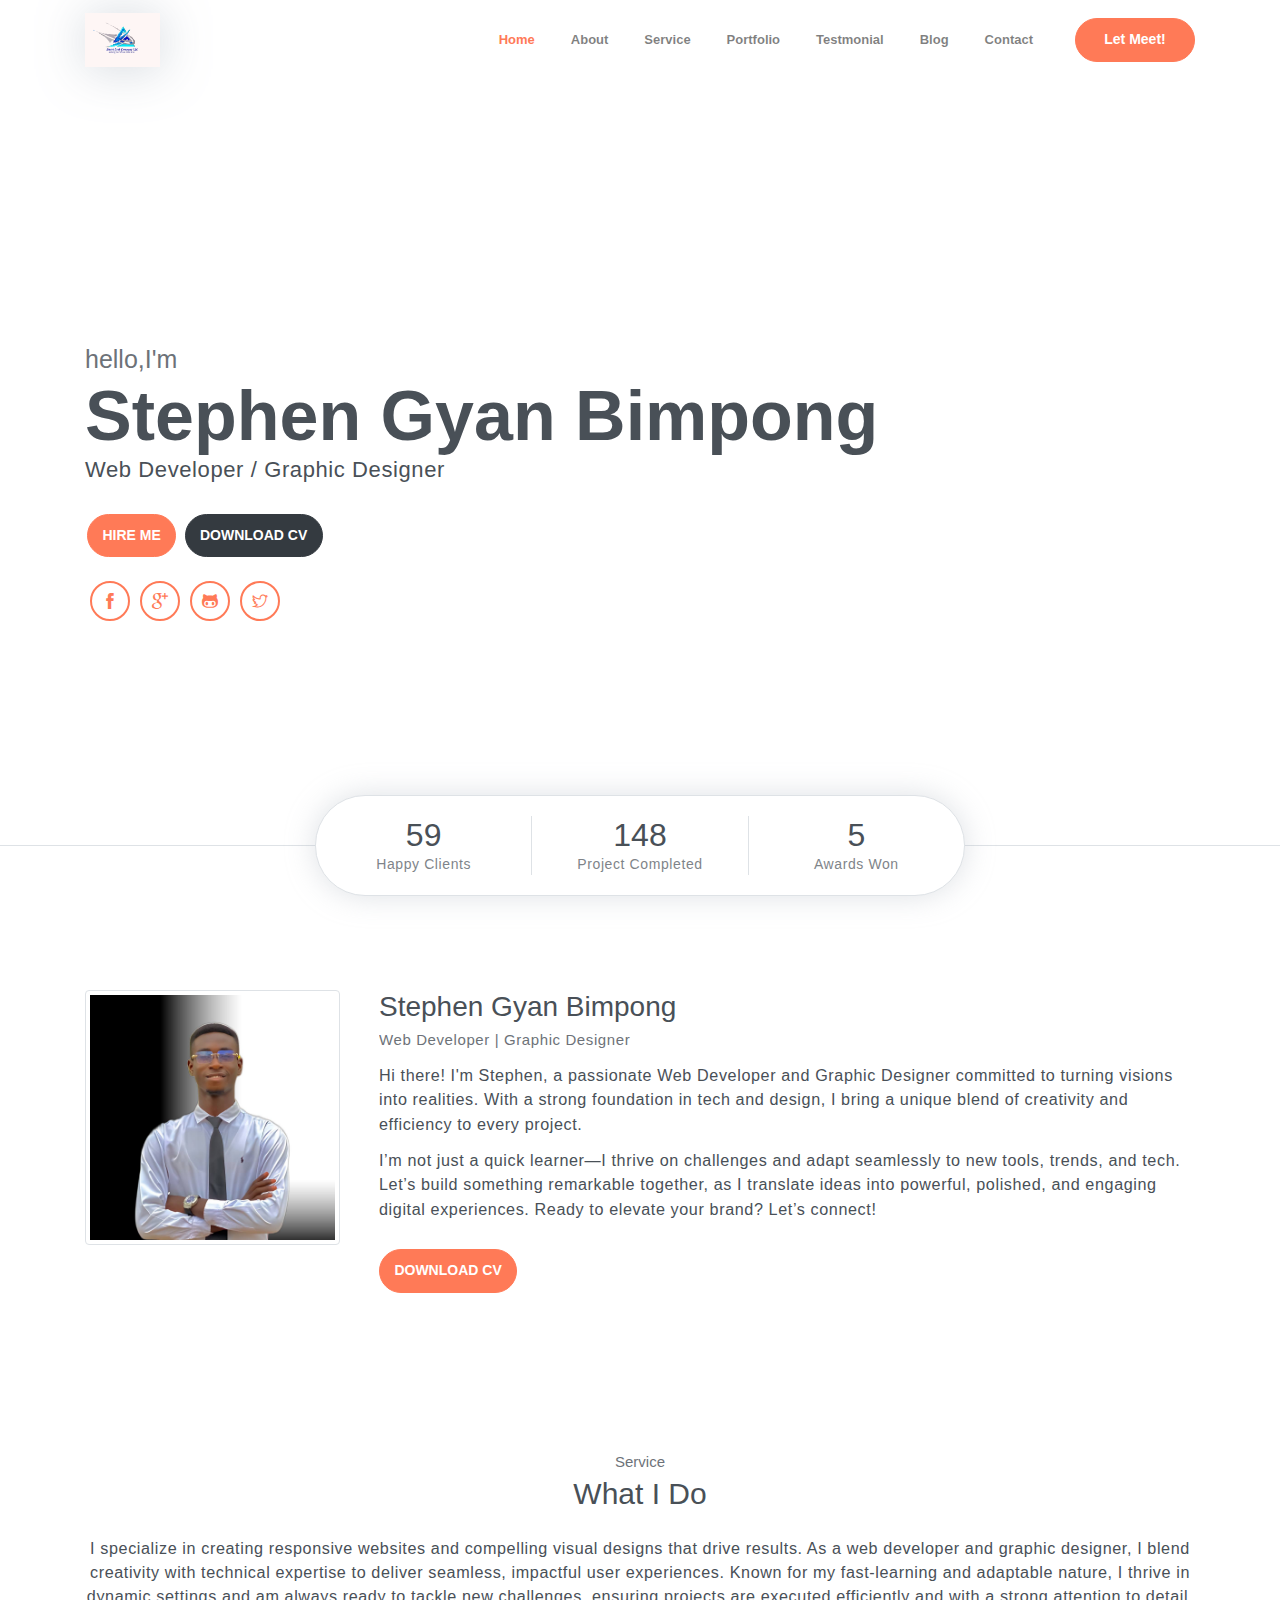
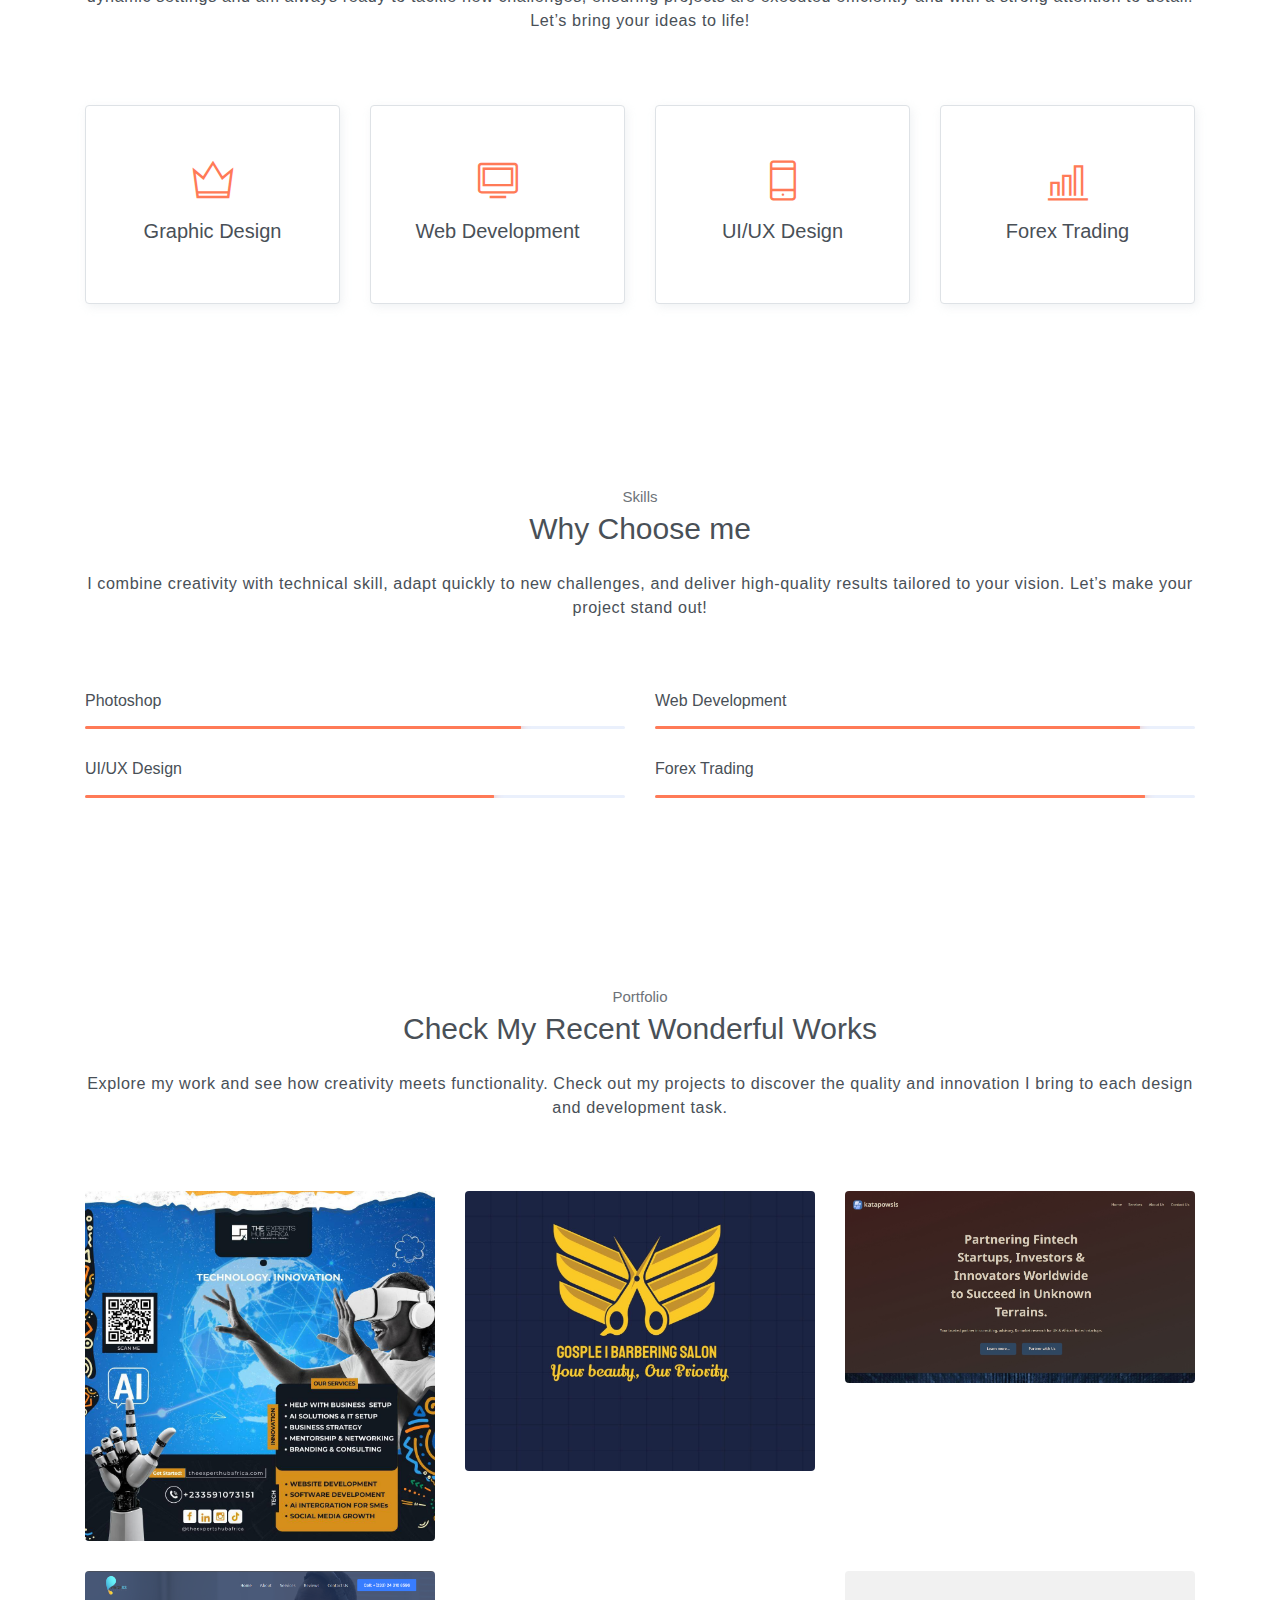
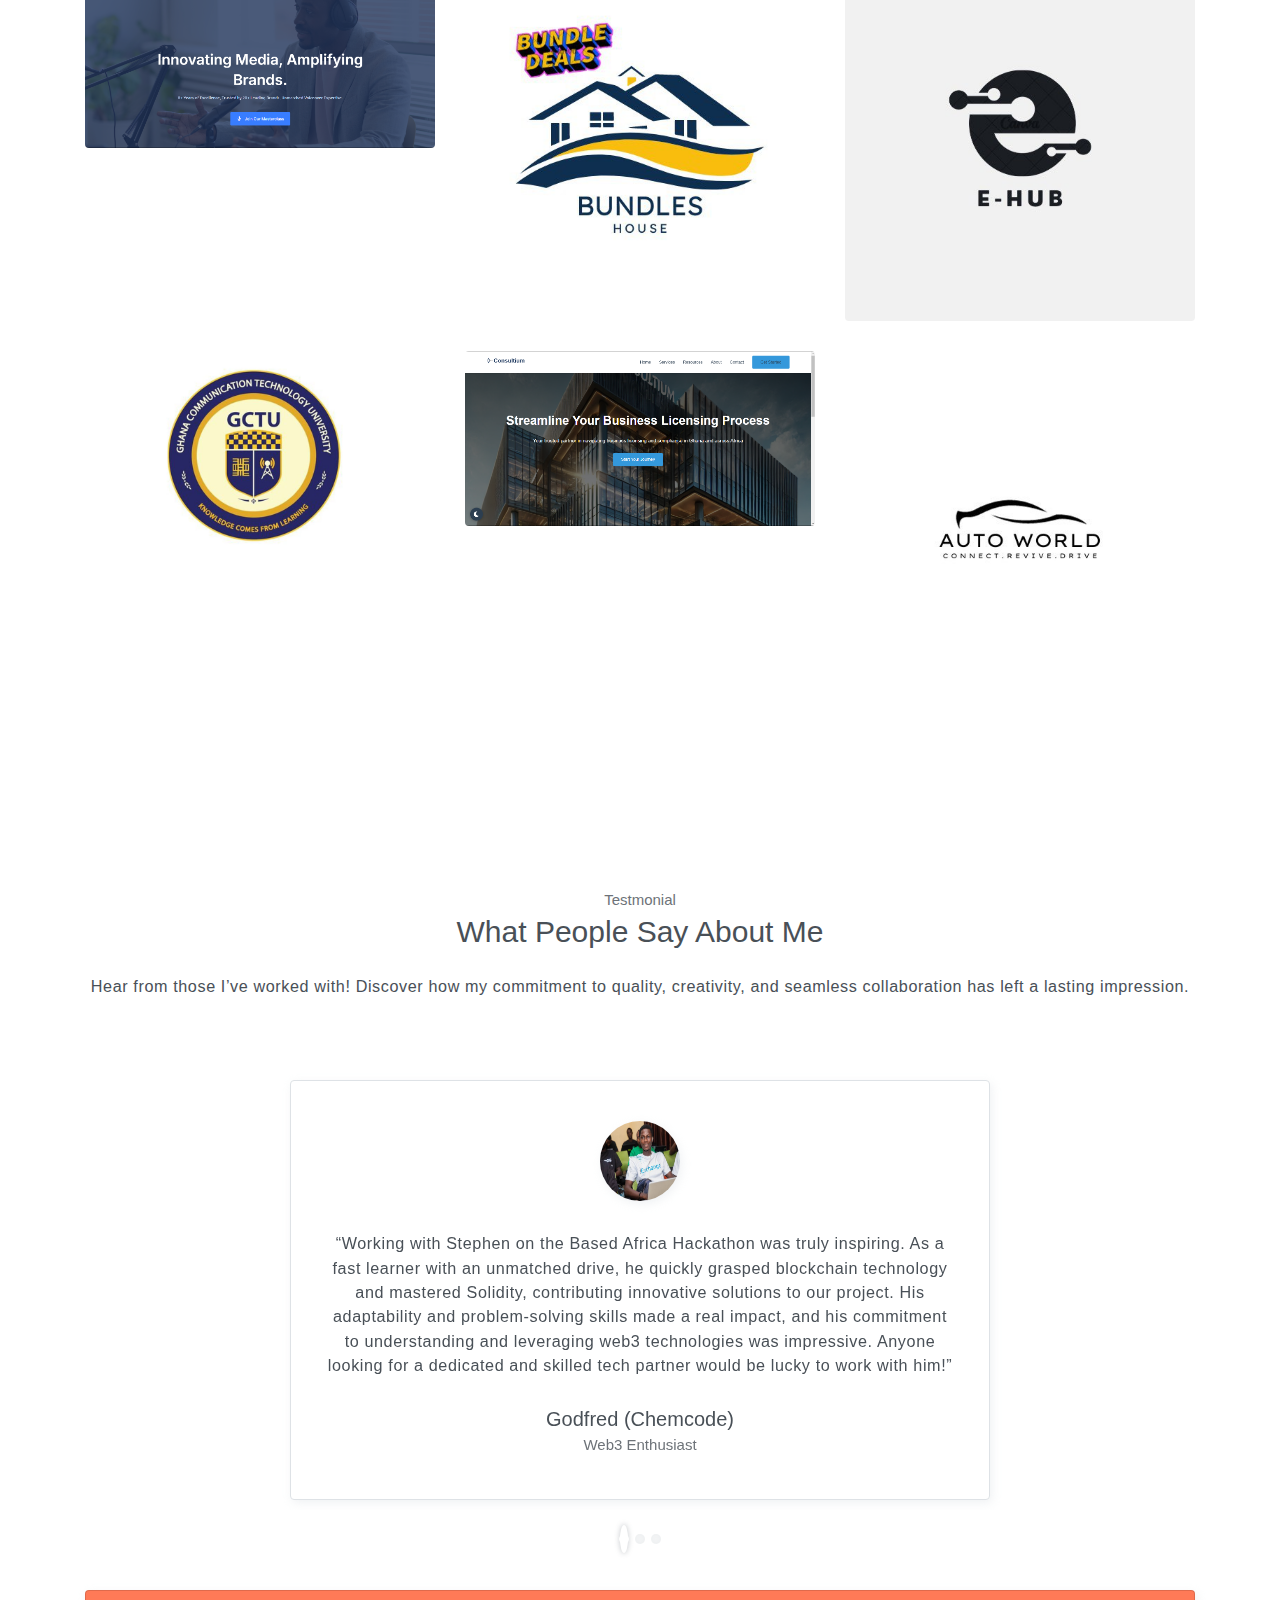
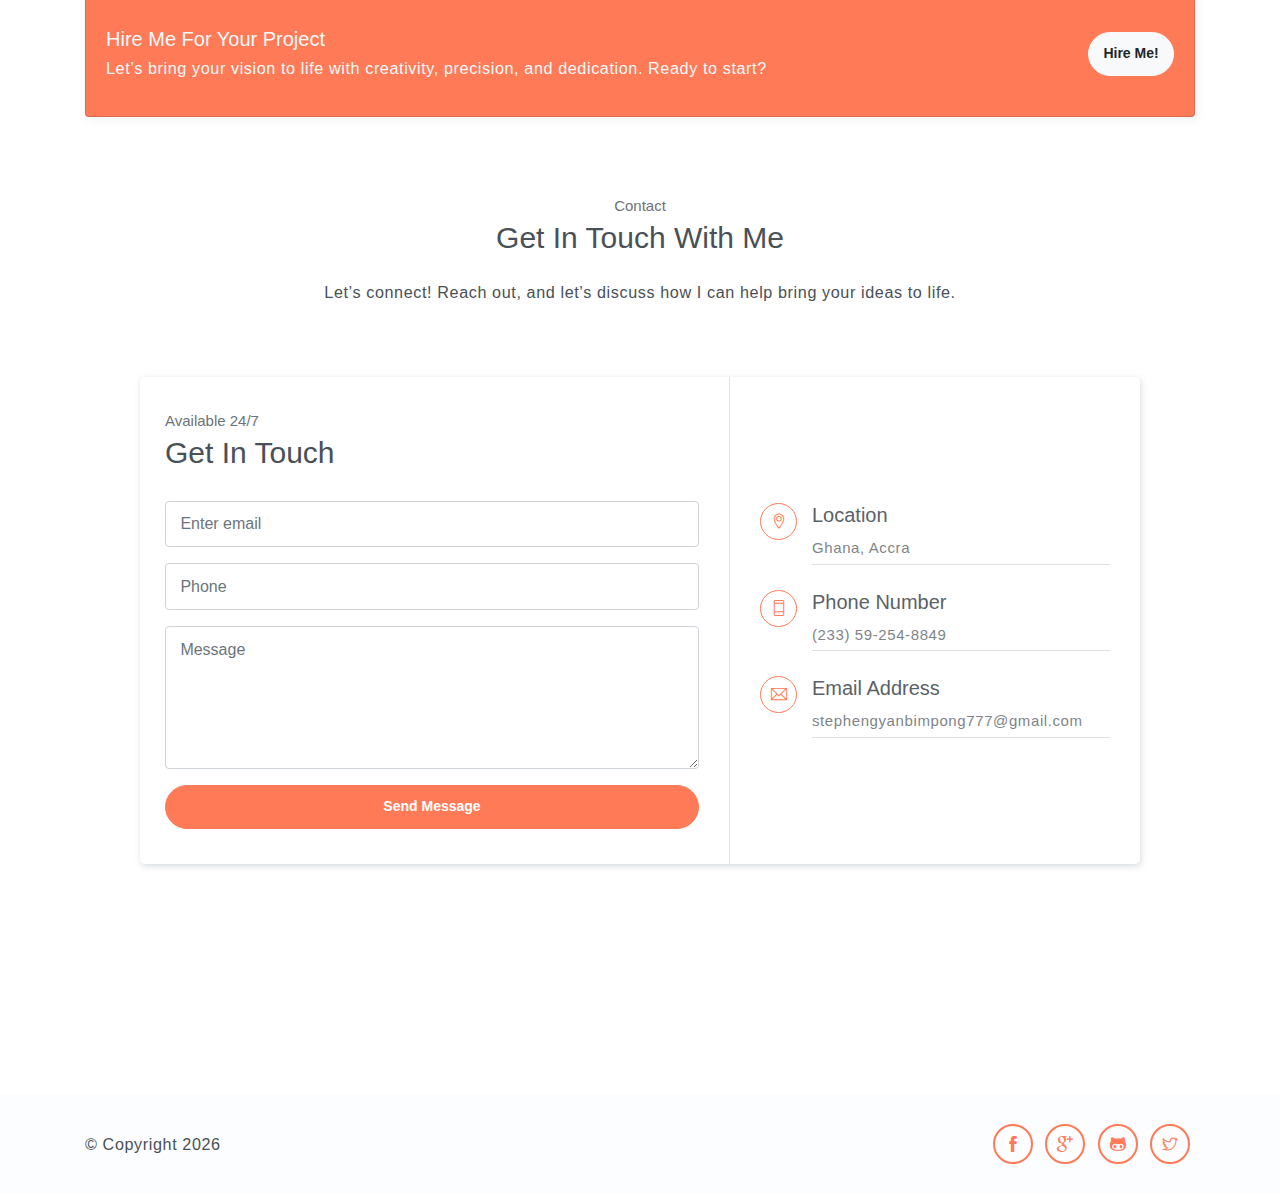
==== commit 476e3e6c: "add page83" ====
--- a/index.html
+++ b/index.html
@@ -219,12 +219,36 @@
                 </div>
                 <div class="col-sm-4">    
                     <div class="img-wrapper">
+                        <img src="assets/imgs/folio-2.jpg" alt="">
+                        <div class="overlay">
+                            <div class="overlay-infos">
+                                <h5>GOSPEL 1 HAIR STUDIO</h5>
+                                <a href="javascript:void(0)"><i class="ti-zoom-in"></i></a>
+                                <a href="https://smartlinkco.github.io/connect/Gospel%201/gospel1barbershop.html"><i class="ti-link"></i></a>
+                            </div>                              
+                        </div>
+                    </div>                  
+                </div>
+                <div class="col-sm-4">    
+                    <div class="img-wrapper">
                         <img src="assets/imgs/katapowsis.jpeg" alt="">
                         <div class="overlay">
                             <div class="overlay-infos">
                                 <h5>KATAPOWSIS</h5>
                                 <a href="javascript:void(0)"><i class="ti-zoom-in"></i></a>
                                 <a href="https://www.katapowsis.com"><i class="ti-link"></i></a>
+                            </div>                              
+                        </div>
+                    </div>                  
+                </div>
+                <div class="col-sm-4">    
+                    <div class="img-wrapper">
+                        <img src="assets/imgs/page83.png" alt="">
+                        <div class="overlay">
+                            <div class="overlay-infos">
+                                <h5>PAGE 83 CONCEPTS</h5>
+                                <a href="javascript:void(0)"><i class="ti-zoom-in"></i></a>
+                                <a href="https://www.page83concepts.com"><i class="ti-link"></i></a>
                             </div>                              
                         </div>
                     </div>                  
@@ -241,18 +265,6 @@
                             </div>  
                         </div>
                     </div>
-                </div>
-                <div class="col-sm-4">    
-                    <div class="img-wrapper">
-                        <img src="assets/imgs/folio-2.jpg" alt="">
-                        <div class="overlay">
-                            <div class="overlay-infos">
-                                <h5>GOSPEL 1 HAIR STUDIO</h5>
-                                <a href="javascript:void(0)"><i class="ti-zoom-in"></i></a>
-                                <a href="https://smartlinkco.github.io/connect/Gospel%201/gospel1barbershop.html"><i class="ti-link"></i></a>
-                            </div>                              
-                        </div>
-                    </div>                  
                 </div>
                 <div class="col-sm-4">
                     <div class="img-wrapper">
@@ -280,24 +292,24 @@
                 </div>
                 <div class="col-sm-4">
                     <div class="img-wrapper">
+                        <img src="assets/imgs/consultium.png" alt="">
+                        <div class="overlay">
+                            <div class="overlay-infos">
+                                <h5>CONSULTIUM</h5>
+                                <a href="javascript:void(0)"><i class="ti-zoom-in"></i></a>
+                                <a href="https://smartlinkco.github.io/consultium/"><i class="ti-link"></i></a>
+                            </div>  
+                        </div>
+                    </div>             
+                </div>
+                <div class="col-sm-4">
+                    <div class="img-wrapper">
                         <img src="assets/imgs/folio-5.jpg" alt="">
                         <div class="overlay">
                             <div class="overlay-infos">
                                 <h5>AutoWorld</h5>
                                 <a href="javascript:void(0)"><i class="ti-zoom-in"></i></a>
                                 <a href="https://smartlinkco.github.io/connect/AutoWorld/index.html"><i class="ti-link"></i></a>
-                            </div>  
-                        </div>
-                    </div>             
-                </div>
-                <div class="col-sm-4">
-                    <div class="img-wrapper">
-                        <img src="assets/imgs/consultium.png" alt="">
-                        <div class="overlay">
-                            <div class="overlay-infos">
-                                <h5>CONSULTIUM</h5>
-                                <a href="javascript:void(0)"><i class="ti-zoom-in"></i></a>
-                                <a href="https://smartlinkco.github.io/consultium/"><i class="ti-link"></i></a>
                             </div>  
                         </div>
                     </div>             
